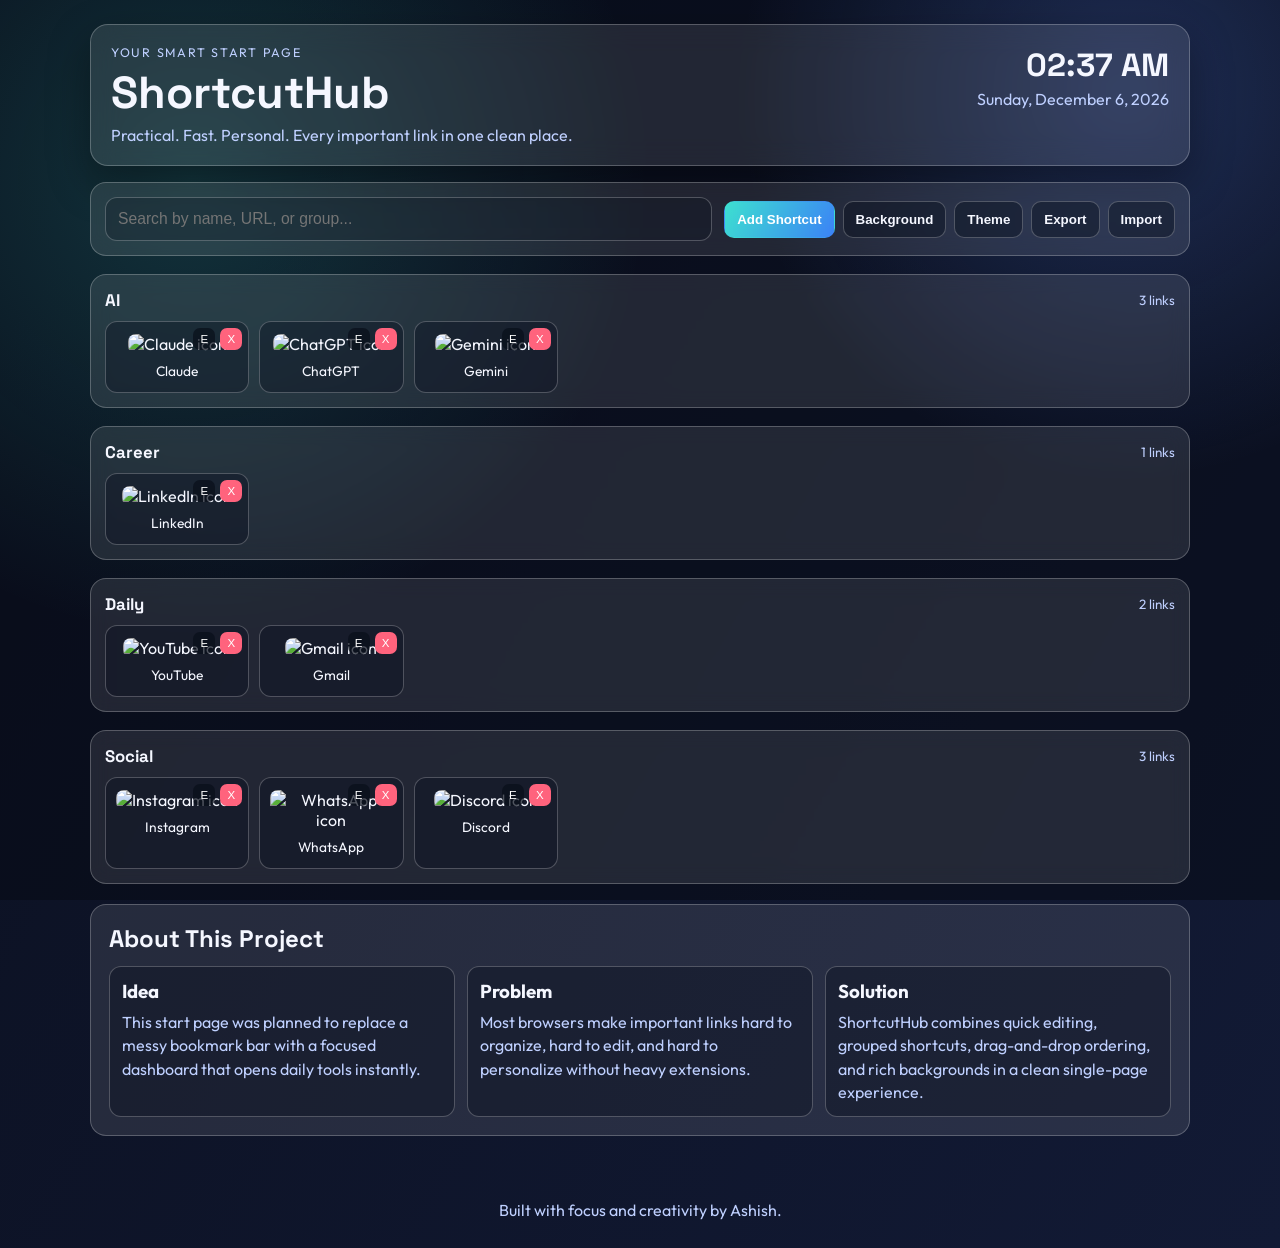
==== index.html @ d0a2405f "feat: redesign ShortcutHub with multi-file architecture and docs" ====
<!DOCTYPE html>
<html lang="en">
<head>
  <meta charset="UTF-8">
  <meta name="viewport" content="width=device-width, initial-scale=1.0">
  <title>ShortcutHub</title>
  <meta name="description" content="A practical and beautiful personal start page with editable shortcuts and flexible backgrounds.">
  <link rel="preconnect" href="https://fonts.googleapis.com">
  <link rel="preconnect" href="https://fonts.gstatic.com" crossorigin>
  <link href="https://fonts.googleapis.com/css2?family=Space+Grotesk:wght@400;500;700&family=Outfit:wght@400;600;700&display=swap" rel="stylesheet">
  <link rel="stylesheet" href="styles.css">
</head>
<body>
  <video id="bgVideo" autoplay loop muted playsinline></video>
  <img id="bgImage" alt="Background image">
  <iframe id="bgYoutube" title="Background video"></iframe>
  <div class="backdrop"></div>

  <main class="page-shell">
    <header class="top-panel">
      <div>
        <p class="eyebrow">Your smart start page</p>
        <h1>ShortcutHub</h1>
        <p class="tagline">Practical. Fast. Personal. Every important link in one clean place.</p>
      </div>
      <div class="clock-wrap">
        <div id="clock" class="clock">--:--</div>
        <div id="date" class="date">Loading date...</div>
      </div>
    </header>

    <section class="toolbar" aria-label="Controls">
      <input id="search" type="search" placeholder="Search by name, URL, or group..." autocomplete="off">
      <div class="toolbar-actions">
        <button id="addBtn" class="btn btn-primary" type="button">Add Shortcut</button>
        <button id="bgBtn" class="btn" type="button">Background</button>
        <button id="themeBtn" class="btn" type="button">Theme</button>
        <button id="exportBtn" class="btn" type="button">Export</button>
        <button id="importBtn" class="btn" type="button">Import</button>
        <input id="importFile" type="file" accept="application/json" hidden>
      </div>
    </section>

    <section>
      <div id="container" class="groups" aria-live="polite"></div>
    </section>

    <section class="about" id="about">
      <h2>About This Project</h2>
      <div class="about-grid">
        <article>
          <h3>Idea</h3>
          <p>
            This start page was planned to replace a messy bookmark bar with a focused dashboard that opens daily tools instantly.
          </p>
        </article>
        <article>
          <h3>Problem</h3>
          <p>
            Most browsers make important links hard to organize, hard to edit, and hard to personalize without heavy extensions.
          </p>
        </article>
        <article>
          <h3>Solution</h3>
          <p>
            ShortcutHub combines quick editing, grouped shortcuts, drag-and-drop ordering, and rich backgrounds in a clean single-page experience.
          </p>
        </article>
      </div>
    </section>
  </main>

  <footer class="site-footer">
    <p>Built with focus and creativity by Ashish.</p>
  </footer>

  <dialog id="shortcutDialog" class="dialog">
    <form id="shortcutForm" method="dialog">
      <h3 id="dialogTitle">Add Shortcut</h3>
      <label>Name</label>
      <input id="name" required maxlength="40" placeholder="Example: YouTube">
      <label>URL</label>
      <input id="url" required placeholder="https://example.com">
      <label>Group</label>
      <input id="group" maxlength="30" placeholder="Work, Social, AI...">
      <label>Custom icon URL (optional)</label>
      <input id="icon" placeholder="https://example.com/icon.png">
      <div class="dialog-actions">
        <button class="btn" type="button" id="cancelDialog">Cancel</button>
        <button class="btn btn-primary" type="submit">Save Shortcut</button>
      </div>
    </form>
  </dialog>

  <dialog id="backgroundDialog" class="dialog">
    <form id="backgroundForm" method="dialog">
      <h3>Set Background</h3>
      <label>Type</label>
      <select id="bgType">
        <option value="image">Image URL</option>
        <option value="video">Video URL</option>
        <option value="youtube">YouTube URL</option>
      </select>
      <label>Source URL</label>
      <input id="bgSource" placeholder="Paste image, video, or YouTube link">
      <p class="hint">Tip: for YouTube, paste a normal watch URL or youtu.be link.</p>
      <div class="dialog-actions">
        <button class="btn" type="button" id="cancelBackground">Cancel</button>
        <button class="btn btn-primary" type="submit">Apply Background</button>
      </div>
    </form>
  </dialog>

  <script src="app.js"></script>
</body>
</html>
---- styles.css ----
:root {
  --bg-0: #0b1020;
  --bg-1: #121a35;
  --glass: rgba(255, 255, 255, 0.1);
  --glass-border: rgba(255, 255, 255, 0.24);
  --text: #f5f7ff;
  --muted: #bfd0ff;
  --accent: #3de0d0;
  --danger: #ff637d;
  --card-shadow: 0 16px 42px rgba(0, 0, 0, 0.35);
}

body.light {
  --bg-0: #e6eefb;
  --bg-1: #f6faff;
  --glass: rgba(255, 255, 255, 0.62);
  --glass-border: rgba(100, 122, 170, 0.28);
  --text: #14213e;
  --muted: #334a7a;
  --accent: #0e9b8d;
  --danger: #cb2c4f;
  --card-shadow: 0 16px 32px rgba(19, 33, 62, 0.18);
}

* {
  box-sizing: border-box;
}

html,
body {
  margin: 0;
  min-height: 100%;
}

body {
  color: var(--text);
  font-family: "Outfit", sans-serif;
  background: linear-gradient(120deg, var(--bg-0), var(--bg-1));
}

#bgImage,
#bgVideo,
#bgYoutube {
  position: fixed;
  inset: 0;
  width: 100%;
  height: 100%;
  object-fit: cover;
  z-index: -3;
  border: 0;
  display: none;
}

#bgYoutube {
  pointer-events: none;
}

.backdrop {
  position: fixed;
  inset: 0;
  z-index: -2;
  background: radial-gradient(circle at 15% 20%, rgba(61, 224, 208, 0.18), transparent 35%),
    radial-gradient(circle at 88% 10%, rgba(96, 142, 255, 0.24), transparent 28%),
    rgba(8, 12, 22, 0.56);
}

.page-shell {
  width: min(1100px, 94%);
  margin: 24px auto 36px;
  animation: rise 700ms ease;
}

.top-panel {
  display: flex;
  gap: 18px;
  justify-content: space-between;
  align-items: flex-start;
  padding: 20px;
  border: 1px solid var(--glass-border);
  border-radius: 18px;
  background: var(--glass);
  backdrop-filter: blur(14px);
  box-shadow: var(--card-shadow);
}

.eyebrow {
  margin: 0;
  font-size: 0.78rem;
  letter-spacing: 0.14em;
  text-transform: uppercase;
  color: var(--muted);
}

h1 {
  margin: 8px 0;
  font-size: clamp(2rem, 4vw, 2.8rem);
  font-family: "Space Grotesk", sans-serif;
  line-height: 1.1;
}

.tagline {
  margin: 0;
  color: var(--muted);
  max-width: 620px;
}

.clock-wrap {
  text-align: right;
  min-width: 160px;
}

.clock {
  font-size: clamp(1.5rem, 3vw, 2rem);
  font-family: "Space Grotesk", sans-serif;
  font-weight: 700;
}

.date {
  margin-top: 4px;
  color: var(--muted);
}

.toolbar {
  margin-top: 16px;
  display: grid;
  gap: 12px;
  grid-template-columns: 1fr;
  padding: 14px;
  border-radius: 16px;
  border: 1px solid var(--glass-border);
  background: var(--glass);
  backdrop-filter: blur(10px);
}

#search {
  width: 100%;
  border: 1px solid var(--glass-border);
  border-radius: 12px;
  padding: 12px;
  font-size: 0.98rem;
  background: rgba(7, 13, 27, 0.24);
  color: var(--text);
}

body.light #search {
  background: rgba(255, 255, 255, 0.65);
}

.toolbar-actions {
  display: flex;
  flex-wrap: wrap;
  gap: 8px;
}

.btn {
  border: 1px solid var(--glass-border);
  background: rgba(6, 13, 26, 0.4);
  color: var(--text);
  border-radius: 10px;
  padding: 10px 12px;
  cursor: pointer;
  font-weight: 600;
  transition: transform 140ms ease, background 140ms ease;
}

body.light .btn {
  background: rgba(255, 255, 255, 0.74);
}

.btn:hover {
  transform: translateY(-1px);
}

.btn-primary {
  background: linear-gradient(120deg, var(--accent), #3b82f6);
  border-color: transparent;
  color: #ffffff;
}

.groups {
  margin-top: 18px;
  display: grid;
  gap: 18px;
}

.group {
  padding: 14px;
  border: 1px solid var(--glass-border);
  border-radius: 16px;
  background: var(--glass);
  backdrop-filter: blur(10px);
}

.group-header {
  display: flex;
  justify-content: space-between;
  align-items: center;
  margin-bottom: 10px;
}

.group-title {
  font-family: "Space Grotesk", sans-serif;
  font-size: 1.05rem;
  margin: 0;
}

.group-count {
  color: var(--muted);
  font-size: 0.84rem;
}

.grid {
  display: grid;
  grid-template-columns: repeat(auto-fill, minmax(140px, 1fr));
  gap: 10px;
}

.tile {
  border: 1px solid var(--glass-border);
  border-radius: 12px;
  background: rgba(6, 14, 30, 0.35);
  padding: 12px 10px;
  text-align: center;
  position: relative;
  cursor: grab;
  transition: transform 140ms ease, border-color 140ms ease;
}

body.light .tile {
  background: rgba(255, 255, 255, 0.72);
}

.tile:hover {
  transform: translateY(-2px);
  border-color: color-mix(in srgb, var(--accent) 65%, white 35%);
}

.tile-icon {
  width: 34px;
  height: 34px;
  border-radius: 8px;
}

.tile-name {
  display: block;
  margin-top: 8px;
  font-size: 0.86rem;
  white-space: nowrap;
  overflow: hidden;
  text-overflow: ellipsis;
}

.actions {
  position: absolute;
  top: 6px;
  right: 6px;
  display: flex;
  gap: 5px;
}

.icon-btn {
  width: 22px;
  height: 22px;
  border: 0;
  border-radius: 7px;
  font-size: 0.72rem;
  cursor: pointer;
  background: rgba(8, 14, 26, 0.7);
  color: #fff;
}

.icon-btn.delete {
  background: var(--danger);
}

.empty {
  text-align: center;
  color: var(--muted);
  padding: 18px;
  border: 1px dashed var(--glass-border);
  border-radius: 12px;
}

.about {
  margin-top: 20px;
  border: 1px solid var(--glass-border);
  border-radius: 16px;
  padding: 18px;
  background: var(--glass);
}

.about h2 {
  margin: 0 0 12px;
  font-family: "Space Grotesk", sans-serif;
}

.about-grid {
  display: grid;
  grid-template-columns: repeat(auto-fit, minmax(220px, 1fr));
  gap: 12px;
}

.about article {
  border: 1px solid var(--glass-border);
  border-radius: 12px;
  background: rgba(7, 14, 28, 0.35);
  padding: 12px;
}

body.light .about article {
  background: rgba(255, 255, 255, 0.72);
}

.about h3 {
  margin: 0 0 8px;
}

.about p {
  margin: 0;
  color: var(--muted);
  line-height: 1.45;
}

.site-footer {
  padding: 12px;
  text-align: center;
  color: var(--muted);
}

.dialog {
  width: min(420px, 92vw);
  border: 1px solid var(--glass-border);
  border-radius: 14px;
  background: #0f1a30;
  color: #eff4ff;
  box-shadow: 0 18px 40px rgba(0, 0, 0, 0.4);
}

body.light .dialog {
  background: #f6fbff;
  color: #102245;
}

.dialog::backdrop {
  background: rgba(4, 8, 14, 0.64);
}

.dialog form {
  display: grid;
  gap: 8px;
  padding: 18px;
}

.dialog h3 {
  margin: 0 0 6px;
  font-family: "Space Grotesk", sans-serif;
}

.dialog label {
  font-size: 0.85rem;
  color: #9db2de;
}

body.light .dialog label {
  color: #49628f;
}

.dialog input,
.dialog select {
  border: 1px solid #34507d;
  border-radius: 10px;
  padding: 10px;
  background: rgba(10, 18, 32, 0.5);
  color: inherit;
}

body.light .dialog input,
body.light .dialog select {
  border-color: #9cb4d8;
  background: rgba(255, 255, 255, 0.85);
}

.dialog-actions {
  margin-top: 8px;
  display: flex;
  justify-content: flex-end;
  gap: 8px;
}

.hint {
  margin: 0;
  color: #9db2de;
  font-size: 0.8rem;
}

@media (min-width: 850px) {
  .toolbar {
    grid-template-columns: 1fr auto;
    align-items: center;
  }
}

@media (max-width: 700px) {
  .top-panel {
    flex-direction: column;
  }

  .clock-wrap {
    text-align: left;
  }
}

@keyframes rise {
  from {
    opacity: 0;
    transform: translateY(18px);
  }
  to {
    opacity: 1;
    transform: translateY(0);
  }
}
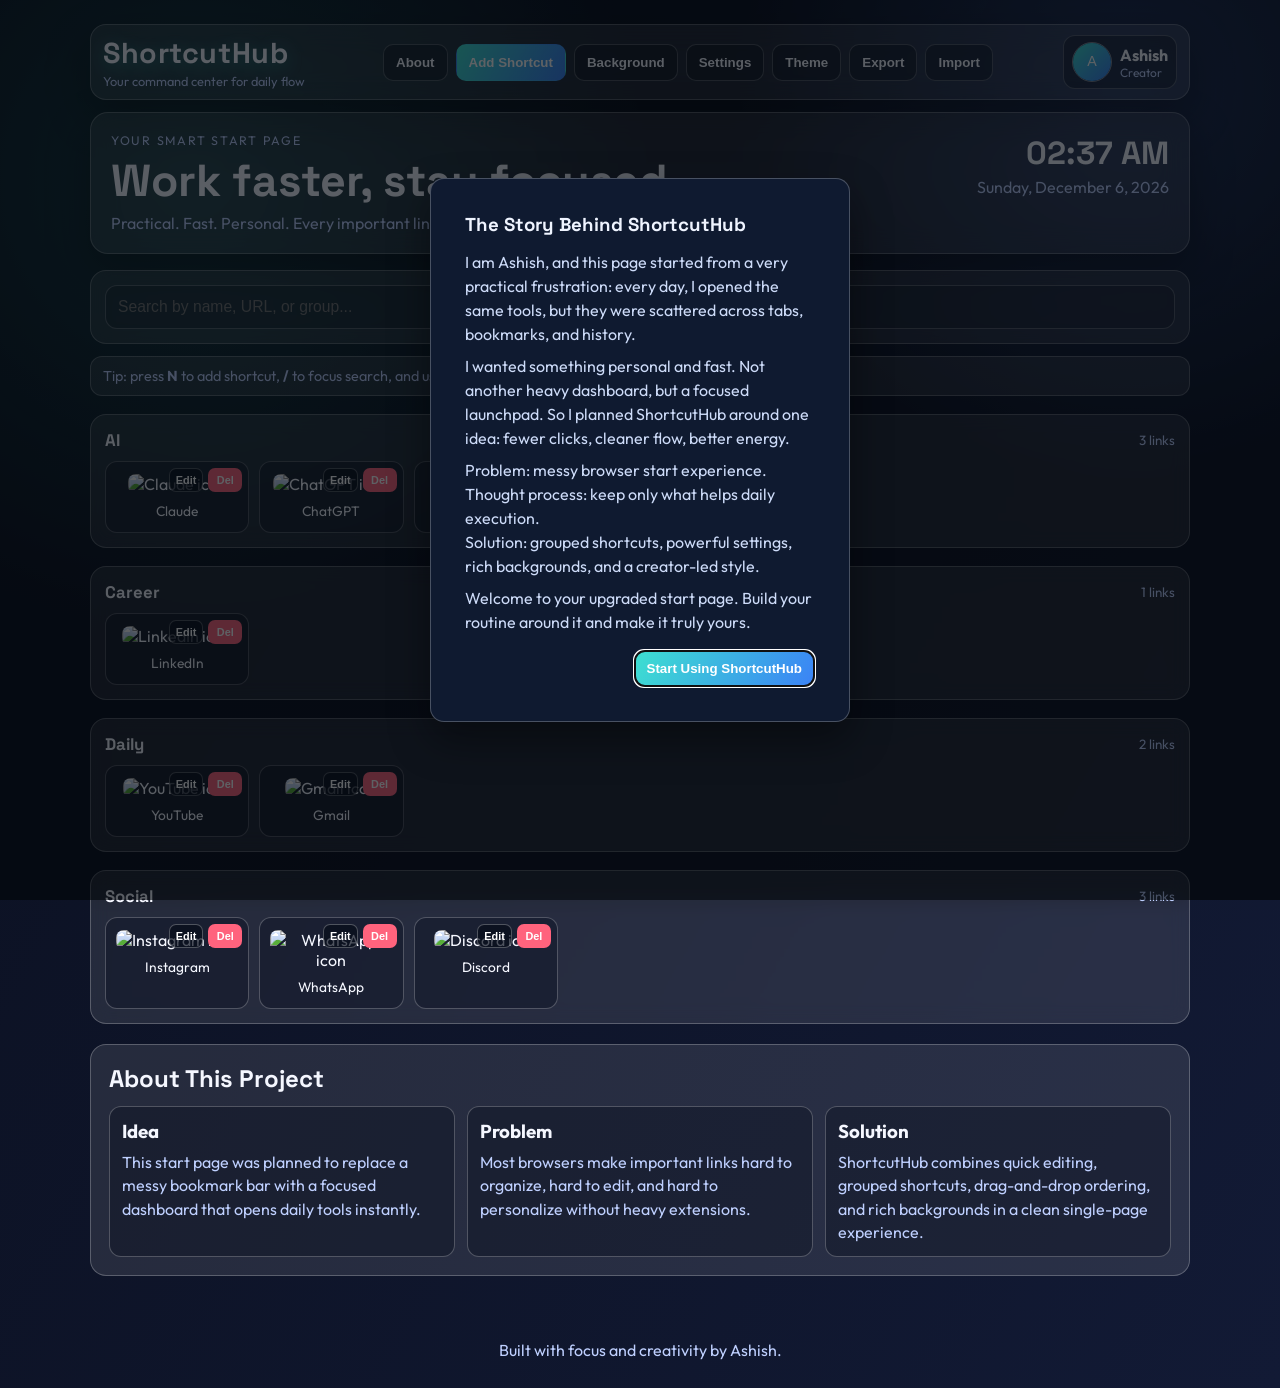
==== commit f1309c6a: "feat: add appbar, storytelling intro, creator profile, audio and uploadable backgrounds" ====
--- a/index.html
+++ b/index.html
@@ -13,32 +13,57 @@
 <body>
   <video id="bgVideo" autoplay loop muted playsinline></video>
   <img id="bgImage" alt="Background image">
-  <iframe id="bgYoutube" title="Background video"></iframe>
+  <iframe id="bgYoutube" title="Background video" allow="autoplay; encrypted-media"></iframe>
   <div class="backdrop"></div>
+  <button id="audioToggle" class="audio-toggle" type="button" title="Enable background audio">Play Audio</button>
 
   <main class="page-shell">
-    <header class="top-panel">
-      <div>
-        <p class="eyebrow">Your smart start page</p>
-        <h1>ShortcutHub</h1>
-        <p class="tagline">Practical. Fast. Personal. Every important link in one clean place.</p>
-      </div>
-      <div class="clock-wrap">
-        <div id="clock" class="clock">--:--</div>
-        <div id="date" class="date">Loading date...</div>
-      </div>
-    </header>
-
-    <section class="toolbar" aria-label="Controls">
-      <input id="search" type="search" placeholder="Search by name, URL, or group..." autocomplete="off">
-      <div class="toolbar-actions">
+    <header class="appbar">
+      <div class="brand-wrap">
+        <button id="brandBtn" class="brand-button" type="button">ShortcutHub</button>
+        <p class="brand-sub">Your command center for daily flow</p>
+      </div>
+
+      <div class="appbar-actions">
+        <button id="aboutBtn" class="btn" type="button">About</button>
         <button id="addBtn" class="btn btn-primary" type="button">Add Shortcut</button>
         <button id="bgBtn" class="btn" type="button">Background</button>
+        <button id="settingsBtn" class="btn" type="button">Settings</button>
         <button id="themeBtn" class="btn" type="button">Theme</button>
         <button id="exportBtn" class="btn" type="button">Export</button>
         <button id="importBtn" class="btn" type="button">Import</button>
         <input id="importFile" type="file" accept="application/json" hidden>
       </div>
+
+      <div class="creator-chip" id="creatorChip" title="Creator profile">
+        <img id="creatorPhoto" class="creator-photo" alt="Creator photo">
+        <div>
+          <strong id="creatorName">Ashish</strong>
+          <p class="creator-role">Creator</p>
+        </div>
+      </div>
+    </header>
+
+    <header class="top-panel">
+      <div>
+        <p class="eyebrow">Your smart start page</p>
+        <h1>Work faster, stay focused</h1>
+        <p class="tagline">Practical. Fast. Personal. Every important link in one clean place.</p>
+      </div>
+      <div class="clock-wrap">
+        <div id="clock" class="clock">--:--</div>
+        <div id="date" class="date">Loading date...</div>
+      </div>
+    </header>
+
+    <section class="toolbar" aria-label="Controls">
+      <input id="search" type="search" placeholder="Search by name, URL, or group..." autocomplete="off">
+    </section>
+
+    <section class="quick-tips" aria-label="Usage tips">
+      <p>
+        Tip: press <strong>N</strong> to add shortcut, <strong>/</strong> to focus search, and use the Settings panel for NightTab-inspired options.
+      </p>
     </section>
 
     <section>
@@ -103,10 +128,164 @@
       </select>
       <label>Source URL</label>
       <input id="bgSource" placeholder="Paste image, video, or YouTube link">
-      <p class="hint">Tip: for YouTube, paste a normal watch URL or youtu.be link.</p>
-      <div class="dialog-actions">
+      <label>Upload from your device</label>
+      <input id="bgUpload" type="file" accept="image/*,video/*">
+      <p class="hint">Tip: for YouTube, paste a normal watch URL or youtu.be link. Uploaded videos can play with audio when sound is enabled.</p>
+      <div class="dialog-actions">
+        <button class="btn" type="button" id="clearBackground">Clear</button>
         <button class="btn" type="button" id="cancelBackground">Cancel</button>
         <button class="btn btn-primary" type="submit">Apply Background</button>
+      </div>
+    </form>
+  </dialog>
+
+  <dialog id="settingsDialog" class="dialog settings-dialog">
+    <form id="settingsForm" method="dialog">
+      <h3>ShortcutHub Settings</h3>
+      <p class="hint">Inspired by NightTab style controls: appearance, layout, behavior, and data safety.</p>
+
+      <div class="settings-grid">
+        <label class="setting-item">Edit mode
+          <select id="setEditMode">
+            <option value="on">On</option>
+            <option value="off">Off</option>
+          </select>
+        </label>
+
+        <label class="setting-item">Open links
+          <select id="setOpenMode">
+            <option value="new">In new tab</option>
+            <option value="same">In same tab</option>
+          </select>
+        </label>
+
+        <label class="setting-item">Delete confirmation
+          <select id="setConfirmDelete">
+            <option value="on">On</option>
+            <option value="off">Off</option>
+          </select>
+        </label>
+
+        <label class="setting-item">Group sorting
+          <select id="setGroupSort">
+            <option value="az">A to Z</option>
+            <option value="manual">Manual order</option>
+          </select>
+        </label>
+
+        <label class="setting-item">Tile density
+          <select id="setTileSize">
+            <option value="compact">Compact</option>
+            <option value="comfortable">Comfortable</option>
+            <option value="large">Large</option>
+          </select>
+        </label>
+
+        <label class="setting-item">Card style
+          <select id="setCardStyle">
+            <option value="glass">Glass</option>
+            <option value="solid">Solid</option>
+          </select>
+        </label>
+
+        <label class="setting-item">Search engine
+          <select id="setSearchEngine">
+            <option value="google">Google</option>
+            <option value="bing">Bing</option>
+            <option value="duckduckgo">DuckDuckGo</option>
+            <option value="brave">Brave</option>
+            <option value="custom">Custom</option>
+          </select>
+        </label>
+
+        <label class="setting-item">Custom search URL
+          <input id="setCustomSearchUrl" placeholder="https://example.com/search?q=%s">
+        </label>
+
+        <label class="setting-item">Accent color
+          <input id="setAccent" type="color" value="#3de0d0">
+        </label>
+
+        <label class="setting-item">Overlay intensity
+          <input id="setOverlay" type="range" min="20" max="85" value="56">
+        </label>
+
+        <label class="setting-item">Show clock
+          <select id="setShowClock">
+            <option value="on">On</option>
+            <option value="off">Off</option>
+          </select>
+        </label>
+
+        <label class="setting-item">Show about section
+          <select id="setShowAbout">
+            <option value="on">On</option>
+            <option value="off">Off</option>
+          </select>
+        </label>
+
+        <label class="setting-item">Show footer
+          <select id="setShowFooter">
+            <option value="on">On</option>
+            <option value="off">Off</option>
+          </select>
+        </label>
+
+        <label class="setting-item">Background audio
+          <select id="setBgAudio">
+            <option value="off">Off</option>
+            <option value="on">On</option>
+          </select>
+        </label>
+
+        <label class="setting-item">Audio volume
+          <input id="setAudioVolume" type="range" min="0" max="100" value="65">
+        </label>
+
+        <label class="setting-item">Creator name
+          <input id="setCreatorName" placeholder="Your name">
+        </label>
+
+        <label class="setting-item">Creator photo URL
+          <input id="setCreatorPhoto" placeholder="https://example.com/me.jpg">
+        </label>
+
+        <div class="setting-item">
+          <span>Creator photo from device</span>
+          <button id="uploadCreatorBtn" class="btn" type="button">Upload Photo</button>
+          <input id="creatorPhotoUpload" type="file" accept="image/*" hidden>
+        </div>
+      </div>
+
+      <div class="dialog-actions">
+        <button class="btn" type="button" id="resetDefaultsBtn">Reset Defaults</button>
+        <button class="btn" type="button" id="cancelSettings">Close</button>
+        <button class="btn btn-primary" type="submit">Save Settings</button>
+      </div>
+    </form>
+  </dialog>
+
+  <dialog id="storyDialog" class="dialog">
+    <form method="dialog" class="story-form">
+      <h3>The Story Behind ShortcutHub</h3>
+      <p>
+        I am Ashish, and this page started from a very practical frustration: every day, I opened the same tools, but they were scattered across tabs, bookmarks, and history.
+      </p>
+      <p>
+        I wanted something personal and fast. Not another heavy dashboard, but a focused launchpad. So I planned ShortcutHub around one idea: fewer clicks, cleaner flow, better energy.
+      </p>
+      <p>
+        Problem: messy browser start experience.
+        <br>
+        Thought process: keep only what helps daily execution.
+        <br>
+        Solution: grouped shortcuts, powerful settings, rich backgrounds, and a creator-led style.
+      </p>
+      <p>
+        Welcome to your upgraded start page. Build your routine around it and make it truly yours.
+      </p>
+      <div class="dialog-actions">
+        <button id="closeStoryBtn" class="btn btn-primary" value="ok">Start Using ShortcutHub</button>
       </div>
     </form>
   </dialog>
--- a/styles.css
+++ b/styles.css
@@ -6,6 +6,7 @@
   --text: #f5f7ff;
   --muted: #bfd0ff;
   --accent: #3de0d0;
+  --overlay-alpha: 0.56;
   --danger: #ff637d;
   --card-shadow: 0 16px 42px rgba(0, 0, 0, 0.35);
 }
@@ -36,6 +37,7 @@
   color: var(--text);
   font-family: "Outfit", sans-serif;
   background: linear-gradient(120deg, var(--bg-0), var(--bg-1));
+  overflow-x: hidden;
 }
 
 #bgImage,
@@ -53,6 +55,36 @@
 
 #bgYoutube {
   pointer-events: none;
+  width: 100vw;
+  height: 56.25vw;
+  min-height: 100vh;
+  min-width: 177.78vh;
+  top: 50%;
+  left: 50%;
+  transform: translate(-50%, -50%);
+}
+
+#bgVideo {
+  object-fit: cover;
+}
+
+.audio-toggle {
+  position: fixed;
+  right: 14px;
+  bottom: 16px;
+  z-index: 20;
+  border: 1px solid rgba(255, 255, 255, 0.28);
+  background: rgba(5, 13, 26, 0.78);
+  color: #fff;
+  border-radius: 999px;
+  padding: 10px 14px;
+  cursor: pointer;
+  font-weight: 700;
+  letter-spacing: 0.02em;
+}
+
+.audio-toggle.hidden {
+  display: none;
 }
 
 .backdrop {
@@ -61,13 +93,81 @@
   z-index: -2;
   background: radial-gradient(circle at 15% 20%, rgba(61, 224, 208, 0.18), transparent 35%),
     radial-gradient(circle at 88% 10%, rgba(96, 142, 255, 0.24), transparent 28%),
-    rgba(8, 12, 22, 0.56);
+    rgba(8, 12, 22, var(--overlay-alpha));
 }
 
 .page-shell {
   width: min(1100px, 94%);
   margin: 24px auto 36px;
   animation: rise 700ms ease;
+}
+
+.appbar {
+  display: grid;
+  grid-template-columns: auto 1fr auto;
+  gap: 12px;
+  align-items: center;
+  margin-bottom: 12px;
+  border: 1px solid var(--glass-border);
+  border-radius: 16px;
+  background: var(--glass);
+  backdrop-filter: blur(14px);
+  padding: 10px 12px;
+  box-shadow: var(--card-shadow);
+}
+
+.brand-wrap {
+  min-width: 210px;
+}
+
+.brand-button {
+  border: 0;
+  padding: 0;
+  background: transparent;
+  color: var(--text);
+  font-family: "Space Grotesk", sans-serif;
+  font-weight: 700;
+  font-size: clamp(1.35rem, 3vw, 1.8rem);
+  cursor: pointer;
+  letter-spacing: 0.02em;
+  text-shadow: 0 4px 18px rgba(61, 224, 208, 0.45);
+}
+
+.brand-sub {
+  margin: 2px 0 0;
+  color: var(--muted);
+  font-size: 0.8rem;
+}
+
+.appbar-actions {
+  display: flex;
+  flex-wrap: wrap;
+  justify-content: center;
+  gap: 8px;
+}
+
+.creator-chip {
+  display: flex;
+  align-items: center;
+  gap: 8px;
+  padding: 6px 8px;
+  border: 1px solid var(--glass-border);
+  border-radius: 12px;
+  background: rgba(5, 12, 25, 0.35);
+}
+
+.creator-photo {
+  width: 40px;
+  height: 40px;
+  border-radius: 50%;
+  object-fit: cover;
+  border: 1px solid rgba(255, 255, 255, 0.42);
+}
+
+.creator-role {
+  margin: 0;
+  color: var(--muted);
+  font-size: 0.75rem;
 }
 
 .top-panel {
@@ -122,9 +222,7 @@
 
 .toolbar {
   margin-top: 16px;
-  display: grid;
-  gap: 12px;
-  grid-template-columns: 1fr;
+  display: block;
   padding: 14px;
   border-radius: 16px;
   border: 1px solid var(--glass-border);
@@ -150,6 +248,20 @@
   display: flex;
   flex-wrap: wrap;
   gap: 8px;
+}
+
+.quick-tips {
+  margin-top: 12px;
+  border: 1px solid var(--glass-border);
+  border-radius: 12px;
+  background: var(--glass);
+  padding: 10px 12px;
+}
+
+.quick-tips p {
+  margin: 0;
+  color: var(--muted);
+  font-size: 0.9rem;
 }
 
 .btn {
@@ -241,6 +353,42 @@
   border-radius: 8px;
 }
 
+.tile-compact .tile {
+  padding: 8px;
+}
+
+.tile-compact .grid {
+  grid-template-columns: repeat(auto-fill, minmax(110px, 1fr));
+}
+
+.tile-large .tile {
+  padding: 16px 12px;
+}
+
+.tile-large .tile-icon {
+  width: 40px;
+  height: 40px;
+}
+
+.card-solid .tile,
+.card-solid .group,
+.card-solid .top-panel,
+.card-solid .toolbar,
+.card-solid .about,
+.card-solid .quick-tips {
+  backdrop-filter: none;
+  background: rgba(10, 20, 38, 0.85);
+}
+
+body.light.card-solid .tile,
+body.light.card-solid .group,
+body.light.card-solid .top-panel,
+body.light.card-solid .toolbar,
+body.light.card-solid .about,
+body.light.card-solid .quick-tips {
+  background: rgba(255, 255, 255, 0.93);
+}
+
 .tile-name {
   display: block;
   margin-top: 8px;
@@ -259,11 +407,13 @@
 }
 
 .icon-btn {
-  width: 22px;
-  height: 22px;
-  border: 0;
+  min-width: 34px;
+  height: 24px;
+  border: 1px solid rgba(255, 255, 255, 0.28);
   border-radius: 7px;
-  font-size: 0.72rem;
+  padding: 0 6px;
+  font-size: 0.68rem;
+  font-weight: 700;
   cursor: pointer;
   background: rgba(8, 14, 26, 0.7);
   color: #fff;
@@ -271,6 +421,15 @@
 
 .icon-btn.delete {
   background: var(--danger);
+  border-color: transparent;
+}
+
+.edit-off .actions {
+  display: none;
+}
+
+.edit-off .tile {
+  cursor: pointer;
 }
 
 .empty {
@@ -393,14 +552,55 @@
   font-size: 0.8rem;
 }
 
-@media (min-width: 850px) {
-  .toolbar {
-    grid-template-columns: 1fr auto;
-    align-items: center;
+.settings-dialog {
+  width: min(760px, 95vw);
+}
+
+.story-form p {
+  margin: 0;
+  line-height: 1.5;
+  color: #cddbf8;
+}
+
+body.light .story-form p {
+  color: #27406d;
+}
+
+.settings-grid {
+  display: grid;
+  grid-template-columns: repeat(auto-fit, minmax(170px, 1fr));
+  gap: 10px;
+}
+
+.setting-item {
+  display: grid;
+  gap: 6px;
+  font-size: 0.82rem;
+  color: #9db2de;
+  padding: 8px;
+  border-radius: 10px;
+  border: 1px solid rgba(110, 138, 186, 0.36);
+  background: rgba(9, 18, 33, 0.35);
+}
+
+body.light .setting-item {
+  color: #415a85;
+  background: rgba(255, 255, 255, 0.7);
+}
+
+@media (max-width: 700px) {
+  .appbar {
+    grid-template-columns: 1fr;
   }
-}
-
-@media (max-width: 700px) {
+
+  .appbar-actions {
+    justify-content: flex-start;
+  }
+
+  .creator-chip {
+    width: fit-content;
+  }
+
   .top-panel {
     flex-direction: column;
   }
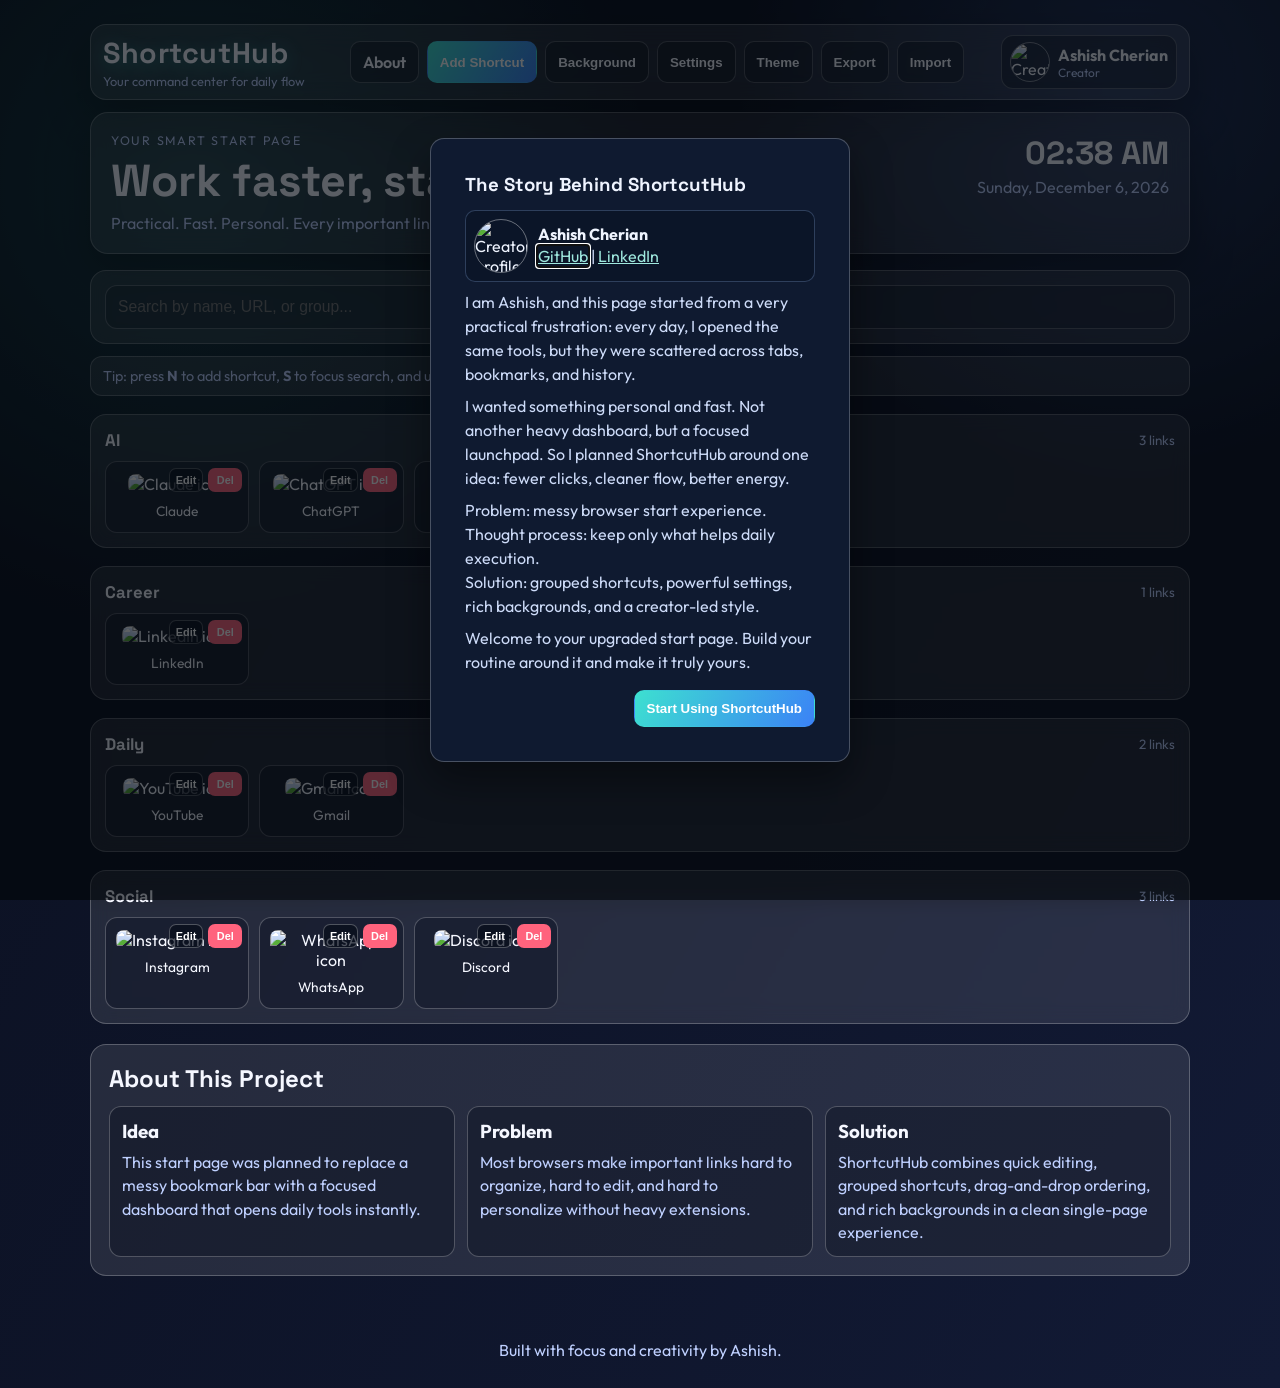
==== commit d86e901e: "feat: add tabbed settings, auto background detection, creator about page, and advanced audio control" ====
--- a/index.html
+++ b/index.html
@@ -25,7 +25,7 @@
       </div>
 
       <div class="appbar-actions">
-        <button id="aboutBtn" class="btn" type="button">About</button>
+        <a id="aboutBtn" class="btn about-link" href="about.html">About</a>
         <button id="addBtn" class="btn btn-primary" type="button">Add Shortcut</button>
         <button id="bgBtn" class="btn" type="button">Background</button>
         <button id="settingsBtn" class="btn" type="button">Settings</button>
@@ -62,7 +62,7 @@
 
     <section class="quick-tips" aria-label="Usage tips">
       <p>
-        Tip: press <strong>N</strong> to add shortcut, <strong>/</strong> to focus search, and use the Settings panel for NightTab-inspired options.
+        Tip: press <strong>N</strong> to add shortcut, <strong>S</strong> to focus search, and use the Settings panel for all options.
       </p>
     </section>
 
@@ -122,6 +122,7 @@
       <h3>Set Background</h3>
       <label>Type</label>
       <select id="bgType">
+        <option value="auto">Auto detect (recommended)</option>
         <option value="image">Image URL</option>
         <option value="video">Video URL</option>
         <option value="youtube">YouTube URL</option>
@@ -142,120 +143,148 @@
   <dialog id="settingsDialog" class="dialog settings-dialog">
     <form id="settingsForm" method="dialog">
       <h3>ShortcutHub Settings</h3>
-      <p class="hint">Inspired by NightTab style controls: appearance, layout, behavior, and data safety.</p>
-
-      <div class="settings-grid">
-        <label class="setting-item">Edit mode
-          <select id="setEditMode">
-            <option value="on">On</option>
-            <option value="off">Off</option>
-          </select>
-        </label>
-
-        <label class="setting-item">Open links
-          <select id="setOpenMode">
-            <option value="new">In new tab</option>
-            <option value="same">In same tab</option>
-          </select>
-        </label>
-
-        <label class="setting-item">Delete confirmation
-          <select id="setConfirmDelete">
-            <option value="on">On</option>
-            <option value="off">Off</option>
-          </select>
-        </label>
-
-        <label class="setting-item">Group sorting
-          <select id="setGroupSort">
-            <option value="az">A to Z</option>
-            <option value="manual">Manual order</option>
-          </select>
-        </label>
-
-        <label class="setting-item">Tile density
-          <select id="setTileSize">
-            <option value="compact">Compact</option>
-            <option value="comfortable">Comfortable</option>
-            <option value="large">Large</option>
-          </select>
-        </label>
-
-        <label class="setting-item">Card style
-          <select id="setCardStyle">
-            <option value="glass">Glass</option>
-            <option value="solid">Solid</option>
-          </select>
-        </label>
-
-        <label class="setting-item">Search engine
-          <select id="setSearchEngine">
-            <option value="google">Google</option>
-            <option value="bing">Bing</option>
-            <option value="duckduckgo">DuckDuckGo</option>
-            <option value="brave">Brave</option>
-            <option value="custom">Custom</option>
-          </select>
-        </label>
-
-        <label class="setting-item">Custom search URL
-          <input id="setCustomSearchUrl" placeholder="https://example.com/search?q=%s">
-        </label>
-
-        <label class="setting-item">Accent color
-          <input id="setAccent" type="color" value="#3de0d0">
-        </label>
-
-        <label class="setting-item">Overlay intensity
-          <input id="setOverlay" type="range" min="20" max="85" value="56">
-        </label>
-
-        <label class="setting-item">Show clock
-          <select id="setShowClock">
-            <option value="on">On</option>
-            <option value="off">Off</option>
-          </select>
-        </label>
-
-        <label class="setting-item">Show about section
-          <select id="setShowAbout">
-            <option value="on">On</option>
-            <option value="off">Off</option>
-          </select>
-        </label>
-
-        <label class="setting-item">Show footer
-          <select id="setShowFooter">
-            <option value="on">On</option>
-            <option value="off">Off</option>
-          </select>
-        </label>
-
-        <label class="setting-item">Background audio
-          <select id="setBgAudio">
-            <option value="off">Off</option>
-            <option value="on">On</option>
-          </select>
-        </label>
-
-        <label class="setting-item">Audio volume
-          <input id="setAudioVolume" type="range" min="0" max="100" value="65">
-        </label>
-
-        <label class="setting-item">Creator name
-          <input id="setCreatorName" placeholder="Your name">
-        </label>
-
-        <label class="setting-item">Creator photo URL
-          <input id="setCreatorPhoto" placeholder="https://example.com/me.jpg">
-        </label>
-
-        <div class="setting-item">
-          <span>Creator photo from device</span>
-          <button id="uploadCreatorBtn" class="btn" type="button">Upload Photo</button>
-          <input id="creatorPhotoUpload" type="file" accept="image/*" hidden>
-        </div>
-      </div>
+      <p class="hint">Tabbed setup for faster configuration and comfort.</p>
+
+      <div class="settings-tabs" role="tablist" aria-label="Settings tabs">
+        <button class="tab-btn active" type="button" data-tab="appearance">Appearance</button>
+        <button class="tab-btn" type="button" data-tab="behavior">Behavior</button>
+        <button class="tab-btn" type="button" data-tab="background">Background and Audio</button>
+        <button class="tab-btn" type="button" data-tab="profile">Profile and Data</button>
+      </div>
+
+      <section class="settings-pane active" data-pane="appearance">
+        <div class="settings-grid">
+          <label class="setting-item">Accent color
+            <input id="setAccent" type="color" value="#3de0d0">
+          </label>
+
+          <label class="setting-item">Overlay intensity
+            <input id="setOverlay" type="range" min="20" max="85" value="56">
+          </label>
+
+          <label class="setting-item">Tile density
+            <select id="setTileSize">
+              <option value="compact">Compact</option>
+              <option value="comfortable">Comfortable</option>
+              <option value="large">Large</option>
+            </select>
+          </label>
+
+          <label class="setting-item">Card style
+            <select id="setCardStyle">
+              <option value="glass">Glass</option>
+              <option value="solid">Solid</option>
+            </select>
+          </label>
+
+          <label class="setting-item">Show clock
+            <select id="setShowClock">
+              <option value="on">On</option>
+              <option value="off">Off</option>
+            </select>
+          </label>
+
+          <label class="setting-item">Show footer
+            <select id="setShowFooter">
+              <option value="on">On</option>
+              <option value="off">Off</option>
+            </select>
+          </label>
+        </div>
+      </section>
+
+      <section class="settings-pane" data-pane="behavior">
+        <div class="settings-grid">
+          <label class="setting-item">Edit mode
+            <select id="setEditMode">
+              <option value="on">On</option>
+              <option value="off">Off</option>
+            </select>
+          </label>
+
+          <label class="setting-item">Open links
+            <select id="setOpenMode">
+              <option value="new">In new tab</option>
+              <option value="same">In same tab</option>
+            </select>
+          </label>
+
+          <label class="setting-item">Delete confirmation
+            <select id="setConfirmDelete">
+              <option value="on">On</option>
+              <option value="off">Off</option>
+            </select>
+          </label>
+
+          <label class="setting-item">Group sorting
+            <select id="setGroupSort">
+              <option value="az">A to Z</option>
+              <option value="manual">Manual order</option>
+            </select>
+          </label>
+
+          <label class="setting-item">Search engine
+            <select id="setSearchEngine">
+              <option value="google">Google</option>
+              <option value="bing">Bing</option>
+              <option value="duckduckgo">DuckDuckGo</option>
+              <option value="brave">Brave</option>
+              <option value="custom">Custom</option>
+            </select>
+          </label>
+
+          <label class="setting-item">Custom search URL
+            <input id="setCustomSearchUrl" placeholder="https://example.com/search?q=%s">
+          </label>
+
+          <label class="setting-item">Show about section
+            <select id="setShowAbout">
+              <option value="on">On</option>
+              <option value="off">Off</option>
+            </select>
+          </label>
+        </div>
+      </section>
+
+      <section class="settings-pane" data-pane="background">
+        <div class="settings-grid">
+          <label class="setting-item">Background audio
+            <select id="setBgAudio">
+              <option value="off">Off</option>
+              <option value="on">On</option>
+            </select>
+          </label>
+
+          <label class="setting-item">Mute audio
+            <select id="setBgMuted">
+              <option value="off">Off</option>
+              <option value="on">On</option>
+            </select>
+          </label>
+
+          <label class="setting-item">Audio volume
+            <input id="setAudioVolume" type="range" min="0" max="100" value="65">
+          </label>
+        </div>
+      </section>
+
+      <section class="settings-pane" data-pane="profile">
+        <div class="settings-grid">
+          <label class="setting-item">Creator name
+            <input id="setCreatorName" placeholder="Your name">
+          </label>
+
+          <label class="setting-item">Creator photo URL
+            <input id="setCreatorPhoto" placeholder="https://example.com/me.jpg">
+          </label>
+
+          <div class="setting-item">
+            <span>Creator photo from device</span>
+            <button id="uploadCreatorBtn" class="btn" type="button">Upload Photo</button>
+            <input id="creatorPhotoUpload" type="file" accept="image/*" hidden>
+          </div>
+        </div>
+      </section>
 
       <div class="dialog-actions">
         <button class="btn" type="button" id="resetDefaultsBtn">Reset Defaults</button>
@@ -268,6 +297,17 @@
   <dialog id="storyDialog" class="dialog">
     <form method="dialog" class="story-form">
       <h3>The Story Behind ShortcutHub</h3>
+      <div class="story-profile">
+        <img id="storyPhoto" class="story-photo" alt="Creator profile">
+        <div>
+          <strong>Ashish Cherian</strong>
+          <p class="story-links">
+            <a href="https://github.com/AshishCherian15" target="_blank" rel="noopener noreferrer">GitHub</a>
+            <span>|</span>
+            <a href="https://www.linkedin.com/in/ashish-cherian-158b49356" target="_blank" rel="noopener noreferrer">LinkedIn</a>
+          </p>
+        </div>
+      </div>
       <p>
         I am Ashish, and this page started from a very practical frustration: every day, I opened the same tools, but they were scattered across tabs, bookmarks, and history.
       </p>
--- a/styles.css
+++ b/styles.css
@@ -146,6 +146,12 @@
   gap: 8px;
 }
 
+.about-link {
+  text-decoration: none;
+  display: inline-flex;
+  align-items: center;
+}
+
 .creator-chip {
   display: flex;
   align-items: center;
@@ -556,10 +562,71 @@
   width: min(760px, 95vw);
 }
 
+.settings-tabs {
+  display: flex;
+  flex-wrap: wrap;
+  gap: 8px;
+  margin-top: 2px;
+}
+
+.tab-btn {
+  border: 1px solid rgba(112, 140, 186, 0.38);
+  background: rgba(8, 18, 34, 0.46);
+  color: inherit;
+  border-radius: 999px;
+  padding: 7px 12px;
+  font-weight: 600;
+  cursor: pointer;
+}
+
+body.light .tab-btn {
+  background: rgba(255, 255, 255, 0.84);
+}
+
+.tab-btn.active {
+  background: linear-gradient(120deg, var(--accent), #3b82f6);
+  border-color: transparent;
+  color: #fff;
+}
+
+.settings-pane {
+  display: none;
+}
+
+.settings-pane.active {
+  display: block;
+}
+
 .story-form p {
   margin: 0;
   line-height: 1.5;
   color: #cddbf8;
+}
+
+.story-profile {
+  display: flex;
+  align-items: center;
+  gap: 10px;
+  padding: 8px;
+  border: 1px solid rgba(110, 138, 186, 0.36);
+  border-radius: 10px;
+  background: rgba(8, 17, 32, 0.45);
+}
+
+.story-photo {
+  width: 54px;
+  height: 54px;
+  border-radius: 50%;
+  object-fit: cover;
+  border: 1px solid rgba(255, 255, 255, 0.38);
+}
+
+.story-links {
+  margin: 2px 0 0;
+}
+
+.story-links a {
+  color: #9fe8de;
 }
 
 body.light .story-form p {
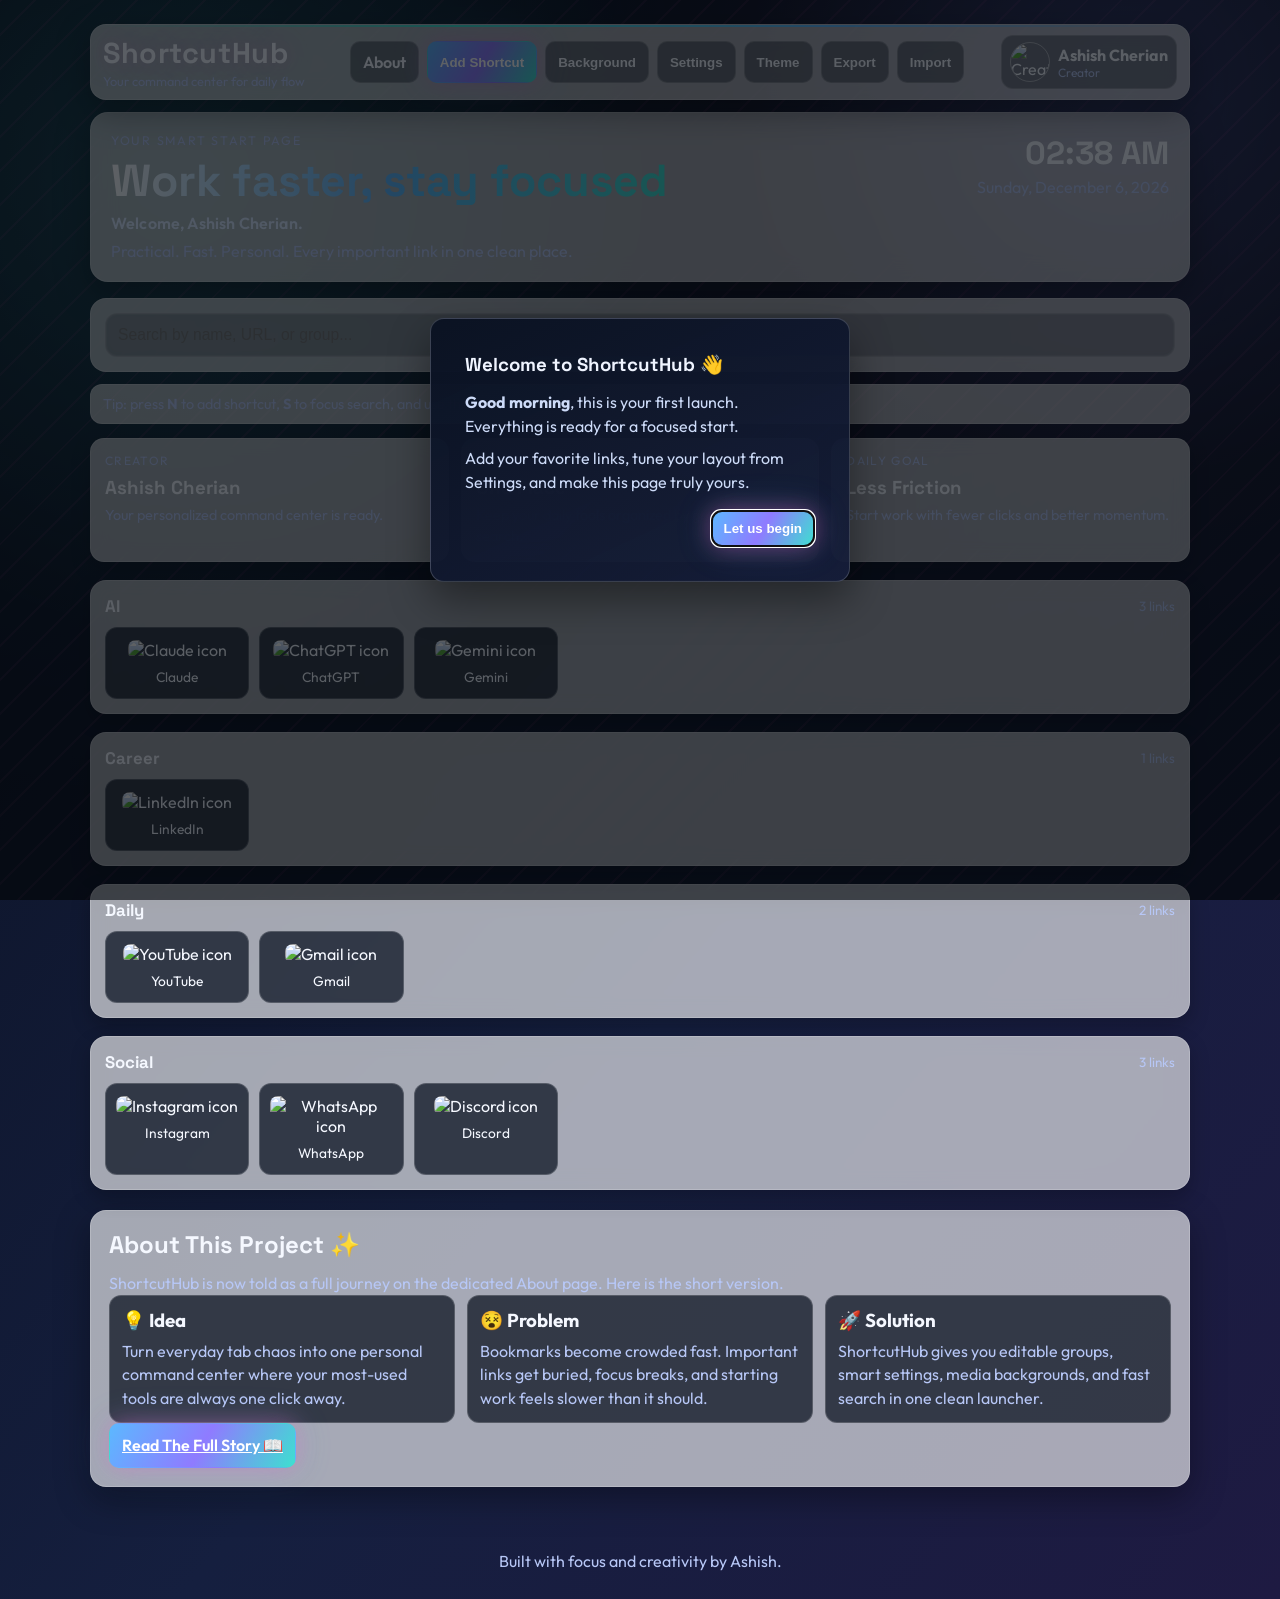
==== commit 335c3c98: "feat: expand layout, first-time welcome, and working transparency controls" ====
--- a/index.html
+++ b/index.html
@@ -48,6 +48,7 @@
       <div>
         <p class="eyebrow">Your smart start page</p>
         <h1>Work faster, stay focused</h1>
+        <p id="welcomeLine" class="welcome-line">Welcome, Ashish Cherian.</p>
         <p class="tagline">Practical. Fast. Personal. Every important link in one clean place.</p>
       </div>
       <div class="clock-wrap">
@@ -66,32 +67,56 @@
       </p>
     </section>
 
+    <section class="hero-stats" aria-label="ShortcutHub overview">
+      <article class="stat-card">
+        <p class="stat-label">Creator</p>
+        <h3 id="heroName">Ashish Cherian</h3>
+        <p class="stat-copy">Your personalized command center is ready.</p>
+      </article>
+      <article class="stat-card">
+        <p class="stat-label">Focus Mode</p>
+        <h3>One Place</h3>
+        <p class="stat-copy">Keep your daily tools organized by group and search.</p>
+      </article>
+      <article class="stat-card">
+        <p class="stat-label">Daily Goal</p>
+        <h3>Less Friction</h3>
+        <p class="stat-copy">Start work with fewer clicks and better momentum.</p>
+      </article>
+    </section>
+
     <section>
       <div id="container" class="groups" aria-live="polite"></div>
     </section>
 
     <section class="about" id="about">
-      <h2>About This Project</h2>
+      <h2>About This Project ✨</h2>
+      <p class="about-intro">
+        ShortcutHub is now told as a full journey on the dedicated About page. Here is the short version.
+      </p>
       <div class="about-grid">
         <article>
-          <h3>Idea</h3>
+          <h3>💡 Idea</h3>
           <p>
-            This start page was planned to replace a messy bookmark bar with a focused dashboard that opens daily tools instantly.
+            Turn everyday tab chaos into one personal command center where your most-used tools are always one click away.
           </p>
         </article>
         <article>
-          <h3>Problem</h3>
+          <h3>😵 Problem</h3>
           <p>
-            Most browsers make important links hard to organize, hard to edit, and hard to personalize without heavy extensions.
+            Bookmarks become crowded fast. Important links get buried, focus breaks, and starting work feels slower than it should.
           </p>
         </article>
         <article>
-          <h3>Solution</h3>
+          <h3>🚀 Solution</h3>
           <p>
-            ShortcutHub combines quick editing, grouped shortcuts, drag-and-drop ordering, and rich backgrounds in a clean single-page experience.
+            ShortcutHub gives you editable groups, smart settings, media backgrounds, and fast search in one clean launcher.
           </p>
         </article>
       </div>
+      <p class="about-cta-wrap">
+        <a class="btn btn-primary about-cta" href="about.html">Read The Full Story 📖</a>
+      </p>
     </section>
   </main>
 
@@ -162,6 +187,14 @@
             <input id="setOverlay" type="range" min="20" max="85" value="56">
           </label>
 
+          <label class="setting-item">Panel transparency
+            <input id="setSurfaceTransparency" type="range" min="20" max="90" value="62">
+          </label>
+
+          <label class="setting-item">Card opacity
+            <input id="setTileOpacity" type="range" min="25" max="100" value="72">
+          </label>
+
           <label class="setting-item">Tile density
             <select id="setTileSize">
               <option value="compact">Compact</option>
@@ -330,6 +363,21 @@
     </form>
   </dialog>
 
+  <dialog id="firstTimeDialog" class="dialog">
+    <form method="dialog" class="story-form">
+      <h3>Welcome to ShortcutHub 👋</h3>
+      <p>
+        <strong id="firstTimeGreeting">Good day</strong>, this is your first launch. Everything is ready for a focused start.
+      </p>
+      <p>
+        Add your favorite links, tune your layout from Settings, and make this page truly yours.
+      </p>
+      <div class="dialog-actions">
+        <button id="closeFirstTimeBtn" class="btn btn-primary" value="ok">Let us begin</button>
+      </div>
+    </form>
+  </dialog>
+
   <script src="app.js"></script>
 </body>
 </html>
--- a/styles.css
+++ b/styles.css
@@ -1,14 +1,20 @@
 :root {
-  --bg-0: #0b1020;
-  --bg-1: #121a35;
+  --bg-0: #0a1020;
+  --bg-1: #151f3f;
+  --bg-2: #1e1a42;
   --glass: rgba(255, 255, 255, 0.1);
-  --glass-border: rgba(255, 255, 255, 0.24);
-  --text: #f5f7ff;
-  --muted: #bfd0ff;
-  --accent: #3de0d0;
-  --overlay-alpha: 0.56;
-  --danger: #ff637d;
-  --card-shadow: 0 16px 42px rgba(0, 0, 0, 0.35);
+  --tile-alpha: 0.35;
+  --tile-alpha-light: 0.72;
+  --glass-border: rgba(255, 255, 255, 0.18);
+  --text: #f5f8ff;
+  --muted: #b7c7f6;
+  --accent: #ff5cba;
+  --accent-2: #5cb8ff;
+  --accent-3: #8f7bff;
+  --overlay-alpha: 0.54;
+  --danger: #ff5b7c;
+  --card-shadow: 0 12px 34px rgba(0, 0, 0, 0.34);
+  --neon-glow: 0 0 22px rgba(255, 92, 186, 0.35), 0 0 36px rgba(92, 184, 255, 0.22);
 }
 
 body.light {
@@ -36,7 +42,10 @@
 body {
   color: var(--text);
   font-family: "Outfit", sans-serif;
-  background: linear-gradient(120deg, var(--bg-0), var(--bg-1));
+  background:
+    radial-gradient(circle at 8% 10%, rgba(92, 184, 255, 0.22), transparent 34%),
+    radial-gradient(circle at 86% 8%, rgba(255, 92, 186, 0.2), transparent 30%),
+    linear-gradient(130deg, var(--bg-0), var(--bg-1) 58%, var(--bg-2));
   overflow-x: hidden;
 }
 
@@ -81,6 +90,7 @@
   cursor: pointer;
   font-weight: 700;
   letter-spacing: 0.02em;
+  box-shadow: var(--neon-glow);
 }
 
 .audio-toggle.hidden {
@@ -96,6 +106,20 @@
     rgba(8, 12, 22, var(--overlay-alpha));
 }
 
+.backdrop::after {
+  content: "";
+  position: absolute;
+  inset: 0;
+  opacity: 0.08;
+  background-image: repeating-linear-gradient(
+    135deg,
+    rgba(255, 92, 186, 0.92) 0,
+    rgba(255, 92, 186, 0.92) 2px,
+    transparent 2px,
+    transparent 24px
+  );
+}
+
 .page-shell {
   width: min(1100px, 94%);
   margin: 24px auto 36px;
@@ -114,6 +138,20 @@
   backdrop-filter: blur(14px);
   padding: 10px 12px;
   box-shadow: var(--card-shadow);
+  position: sticky;
+  top: 10px;
+  z-index: 30;
+}
+
+.appbar::before {
+  content: "";
+  position: absolute;
+  top: 0;
+  left: 0;
+  width: 100%;
+  height: 2px;
+  border-radius: 999px;
+  background: linear-gradient(90deg, transparent, var(--accent), var(--accent-2), transparent);
 }
 
 .brand-wrap {
@@ -130,7 +168,7 @@
   font-size: clamp(1.35rem, 3vw, 1.8rem);
   cursor: pointer;
   letter-spacing: 0.02em;
-  text-shadow: 0 4px 18px rgba(61, 224, 208, 0.45);
+  text-shadow: var(--neon-glow);
 }
 
 .brand-sub {
@@ -202,12 +240,27 @@
   font-size: clamp(2rem, 4vw, 2.8rem);
   font-family: "Space Grotesk", sans-serif;
   line-height: 1.1;
+  background: linear-gradient(92deg, #ffffff, var(--accent-2), var(--accent));
+  -webkit-background-clip: text;
+  background-clip: text;
+  color: transparent;
 }
 
 .tagline {
   margin: 0;
   color: var(--muted);
   max-width: 620px;
+}
+
+.welcome-line {
+  margin: 0 0 8px;
+  color: #d8e8ff;
+  font-weight: 600;
+  letter-spacing: 0.01em;
+}
+
+body.light .welcome-line {
+  color: #24406f;
 }
 
 .clock-wrap {
@@ -244,6 +297,7 @@
   font-size: 0.98rem;
   background: rgba(7, 13, 27, 0.24);
   color: var(--text);
+  box-shadow: inset 0 0 0 1px rgba(255, 255, 255, 0.06);
 }
 
 body.light #search {
@@ -268,6 +322,42 @@
   margin: 0;
   color: var(--muted);
   font-size: 0.9rem;
+}
+
+.hero-stats {
+  margin-top: 14px;
+  display: grid;
+  gap: 12px;
+  grid-template-columns: repeat(auto-fit, minmax(220px, 1fr));
+}
+
+.stat-card {
+  border: 1px solid var(--glass-border);
+  border-radius: 14px;
+  background: var(--glass);
+  backdrop-filter: blur(10px);
+  box-shadow: 0 8px 20px rgba(0, 0, 0, 0.2);
+  padding: 14px;
+}
+
+.stat-label {
+  margin: 0;
+  color: var(--muted);
+  font-size: 0.75rem;
+  text-transform: uppercase;
+  letter-spacing: 0.11em;
+}
+
+.stat-card h3 {
+  margin: 8px 0 6px;
+  font-family: "Space Grotesk", sans-serif;
+}
+
+.stat-copy {
+  margin: 0;
+  color: var(--muted);
+  font-size: 0.9rem;
+  line-height: 1.45;
 }
 
 .btn {
@@ -290,9 +380,10 @@
 }
 
 .btn-primary {
-  background: linear-gradient(120deg, var(--accent), #3b82f6);
+  background: linear-gradient(120deg, var(--accent-2), var(--accent-3), var(--accent));
   border-color: transparent;
   color: #ffffff;
+  box-shadow: var(--neon-glow);
 }
 
 .groups {
@@ -307,6 +398,7 @@
   border-radius: 16px;
   background: var(--glass);
   backdrop-filter: blur(10px);
+  box-shadow: 0 8px 20px rgba(0, 0, 0, 0.24);
 }
 
 .group-header {
@@ -336,21 +428,22 @@
 .tile {
   border: 1px solid var(--glass-border);
   border-radius: 12px;
-  background: rgba(6, 14, 30, 0.35);
+  background: rgba(6, 14, 30, var(--tile-alpha));
   padding: 12px 10px;
   text-align: center;
   position: relative;
   cursor: grab;
-  transition: transform 140ms ease, border-color 140ms ease;
+  transition: transform 140ms ease, border-color 140ms ease, box-shadow 180ms ease;
 }
 
 body.light .tile {
-  background: rgba(255, 255, 255, 0.72);
+  background: rgba(255, 255, 255, var(--tile-alpha-light));
 }
 
 .tile:hover {
   transform: translateY(-2px);
   border-color: color-mix(in srgb, var(--accent) 65%, white 35%);
+  box-shadow: var(--neon-glow);
 }
 
 .tile-icon {
@@ -410,6 +503,13 @@
   right: 6px;
   display: flex;
   gap: 5px;
+  opacity: 0;
+  transition: opacity 160ms ease;
+}
+
+.tile:hover .actions,
+.tile:focus-within .actions {
+  opacity: 1;
 }
 
 .icon-btn {
@@ -452,11 +552,17 @@
   border-radius: 16px;
   padding: 18px;
   background: var(--glass);
+  box-shadow: var(--card-shadow);
 }
 
 .about h2 {
   margin: 0 0 12px;
   font-family: "Space Grotesk", sans-serif;
+}
+
+.about-intro {
+  margin: 0 0 12px;
+  color: var(--muted);
 }
 
 .about-grid {
@@ -468,12 +574,12 @@
 .about article {
   border: 1px solid var(--glass-border);
   border-radius: 12px;
-  background: rgba(7, 14, 28, 0.35);
+  background: rgba(7, 14, 28, var(--tile-alpha));
   padding: 12px;
 }
 
 body.light .about article {
-  background: rgba(255, 255, 255, 0.72);
+  background: rgba(255, 255, 255, var(--tile-alpha-light));
 }
 
 .about h3 {
@@ -484,6 +590,16 @@
   margin: 0;
   color: var(--muted);
   line-height: 1.45;
+}
+
+.about-cta-wrap {
+  margin-top: 14px;
+}
+
+.about-cta {
+  display: inline-flex;
+  align-items: center;
+  gap: 8px;
 }
 
 .site-footer {
@@ -496,7 +612,7 @@
   width: min(420px, 92vw);
   border: 1px solid var(--glass-border);
   border-radius: 14px;
-  background: #0f1a30;
+  background: linear-gradient(155deg, rgba(10, 18, 34, 0.98), rgba(22, 30, 58, 0.95));
   color: #eff4ff;
   box-shadow: 0 18px 40px rgba(0, 0, 0, 0.4);
 }
@@ -584,9 +700,10 @@
 }
 
 .tab-btn.active {
-  background: linear-gradient(120deg, var(--accent), #3b82f6);
+  background: linear-gradient(120deg, var(--accent-2), var(--accent-3), var(--accent));
   border-color: transparent;
   color: #fff;
+  box-shadow: var(--neon-glow);
 }
 
 .settings-pane {
@@ -626,7 +743,7 @@
 }
 
 .story-links a {
-  color: #9fe8de;
+  color: #c2ecff;
 }
 
 body.light .story-form p {
@@ -647,12 +764,12 @@
   padding: 8px;
   border-radius: 10px;
   border: 1px solid rgba(110, 138, 186, 0.36);
-  background: rgba(9, 18, 33, 0.35);
+  background: rgba(9, 18, 33, var(--tile-alpha));
 }
 
 body.light .setting-item {
   color: #415a85;
-  background: rgba(255, 255, 255, 0.7);
+  background: rgba(255, 255, 255, var(--tile-alpha-light));
 }
 
 @media (max-width: 700px) {
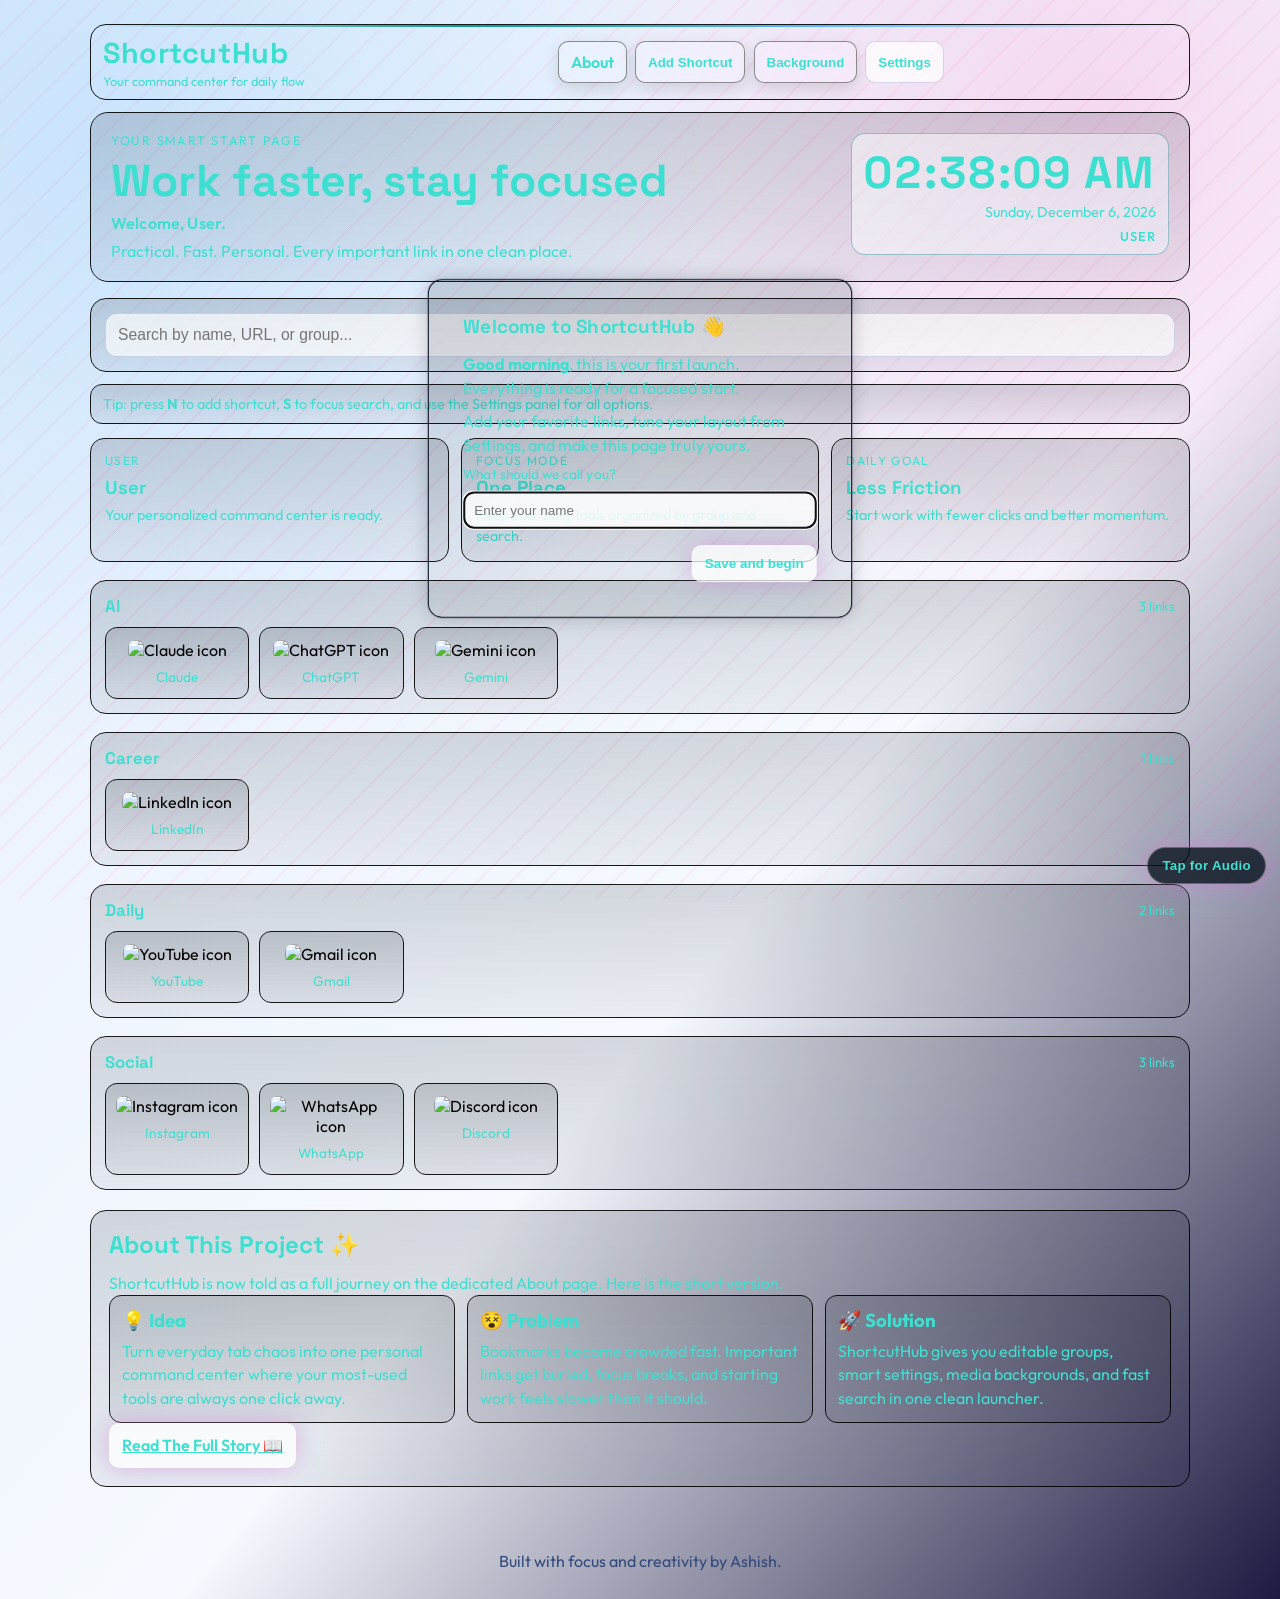
==== commit 1c71cb6e: "Update README story, MIT license, and latest ShortcutHub defaults/styles" ====
--- a/index.html
+++ b/index.html
@@ -29,18 +29,6 @@
         <button id="addBtn" class="btn btn-primary" type="button">Add Shortcut</button>
         <button id="bgBtn" class="btn" type="button">Background</button>
         <button id="settingsBtn" class="btn" type="button">Settings</button>
-        <button id="themeBtn" class="btn" type="button">Theme</button>
-        <button id="exportBtn" class="btn" type="button">Export</button>
-        <button id="importBtn" class="btn" type="button">Import</button>
-        <input id="importFile" type="file" accept="application/json" hidden>
-      </div>
-
-      <div class="creator-chip" id="creatorChip" title="Creator profile">
-        <img id="creatorPhoto" class="creator-photo" alt="Creator photo">
-        <div>
-          <strong id="creatorName">Ashish</strong>
-          <p class="creator-role">Creator</p>
-        </div>
       </div>
     </header>
 
@@ -54,6 +42,7 @@
       <div class="clock-wrap">
         <div id="clock" class="clock">--:--</div>
         <div id="date" class="date">Loading date...</div>
+        <div id="clockUserName" class="clock-user-name"></div>
       </div>
     </header>
 
@@ -69,7 +58,7 @@
 
     <section class="hero-stats" aria-label="ShortcutHub overview">
       <article class="stat-card">
-        <p class="stat-label">Creator</p>
+        <p class="stat-label">User</p>
         <h3 id="heroName">Ashish Cherian</h3>
         <p class="stat-copy">Your personalized command center is ready.</p>
       </article>
@@ -150,13 +139,12 @@
         <option value="auto">Auto detect (recommended)</option>
         <option value="image">Image URL</option>
         <option value="video">Video URL</option>
-        <option value="youtube">YouTube URL</option>
       </select>
       <label>Source URL</label>
-      <input id="bgSource" placeholder="Paste image, video, or YouTube link">
+      <input id="bgSource" placeholder="Paste image or video URL">
       <label>Upload from your device</label>
       <input id="bgUpload" type="file" accept="image/*,video/*">
-      <p class="hint">Tip: for YouTube, paste a normal watch URL or youtu.be link. Uploaded videos can play with audio when sound is enabled.</p>
+      <p class="hint">Tip: paste a direct image or video URL. Uploaded videos can play with audio when sound is enabled.</p>
       <div class="dialog-actions">
         <button class="btn" type="button" id="clearBackground">Clear</button>
         <button class="btn" type="button" id="cancelBackground">Cancel</button>
@@ -181,18 +169,6 @@
         <div class="settings-grid">
           <label class="setting-item">Accent color
             <input id="setAccent" type="color" value="#3de0d0">
-          </label>
-
-          <label class="setting-item">Overlay intensity
-            <input id="setOverlay" type="range" min="20" max="85" value="56">
-          </label>
-
-          <label class="setting-item">Panel transparency
-            <input id="setSurfaceTransparency" type="range" min="20" max="90" value="62">
-          </label>
-
-          <label class="setting-item">Card opacity
-            <input id="setTileOpacity" type="range" min="25" max="100" value="72">
           </label>
 
           <label class="setting-item">Tile density
@@ -303,18 +279,13 @@
 
       <section class="settings-pane" data-pane="profile">
         <div class="settings-grid">
-          <label class="setting-item">Creator name
+          <label class="setting-item">User name
             <input id="setCreatorName" placeholder="Your name">
           </label>
 
-          <label class="setting-item">Creator photo URL
-            <input id="setCreatorPhoto" placeholder="https://example.com/me.jpg">
-          </label>
-
           <div class="setting-item">
-            <span>Creator photo from device</span>
-            <button id="uploadCreatorBtn" class="btn" type="button">Upload Photo</button>
-            <input id="creatorPhotoUpload" type="file" accept="image/*" hidden>
+            <span>Name quick edit</span>
+            <button id="editNameBtn" class="btn" type="button">Edit Name</button>
           </div>
         </div>
       </section>
@@ -364,7 +335,7 @@
   </dialog>
 
   <dialog id="firstTimeDialog" class="dialog">
-    <form method="dialog" class="story-form">
+    <form id="firstTimeForm" method="dialog" class="story-form">
       <h3>Welcome to ShortcutHub 👋</h3>
       <p>
         <strong id="firstTimeGreeting">Good day</strong>, this is your first launch. Everything is ready for a focused start.
@@ -372,8 +343,10 @@
       <p>
         Add your favorite links, tune your layout from Settings, and make this page truly yours.
       </p>
-      <div class="dialog-actions">
-        <button id="closeFirstTimeBtn" class="btn btn-primary" value="ok">Let us begin</button>
+      <label for="firstTimeNameInput">What should we call you?</label>
+      <input id="firstTimeNameInput" maxlength="40" placeholder="Enter your name" required>
+      <div class="dialog-actions">
+        <button id="closeFirstTimeBtn" class="btn btn-primary" value="ok">Save and begin</button>
       </div>
     </form>
   </dialog>
--- a/styles.css
+++ b/styles.css
@@ -3,8 +3,10 @@
   --bg-1: #151f3f;
   --bg-2: #1e1a42;
   --glass: rgba(255, 255, 255, 0.1);
-  --tile-alpha: 0.35;
-  --tile-alpha-light: 0.72;
+  --tile-alpha: 0.12;
+  --tile-alpha-light: 0.28;
+  --card-surface-dark: rgba(7, 14, 28, var(--tile-alpha));
+  --card-surface-light: rgba(255, 255, 255, var(--tile-alpha-light));
   --glass-border: rgba(255, 255, 255, 0.18);
   --text: #f5f8ff;
   --muted: #b7c7f6;
@@ -13,6 +15,7 @@
   --accent-3: #8f7bff;
   --overlay-alpha: 0.54;
   --danger: #ff5b7c;
+  --dynamic-text: var(--accent);
   --card-shadow: 0 12px 34px rgba(0, 0, 0, 0.34);
   --neon-glow: 0 0 22px rgba(255, 92, 186, 0.35), 0 0 36px rgba(92, 184, 255, 0.22);
 }
@@ -126,16 +129,84 @@
   animation: rise 700ms ease;
 }
 
+.top-panel,
+.toolbar,
+.quick-tips,
+.stat-card,
+.group,
+.tile,
+.about,
+.about article,
+.dialog,
+.setting-item,
+.story-profile {
+  position: relative;
+  overflow: hidden;
+  border: 1px solid rgba(255, 255, 255, 0.16);
+  box-shadow: 0 10px 28px rgba(0, 0, 0, 0.18);
+}
+
+.top-panel::before,
+.toolbar::before,
+.quick-tips::before,
+.stat-card::before,
+.group::before,
+.tile::before,
+.about::before,
+.about article::before,
+.dialog::before,
+.setting-item::before,
+.story-profile::before {
+  content: "";
+  position: absolute;
+  inset: 0;
+  background: linear-gradient(180deg, rgba(6, 10, 22, 0.14), rgba(6, 10, 22, 0.05));
+  pointer-events: none;
+}
+
+.top-panel > *,
+.toolbar > *,
+.quick-tips > *,
+.stat-card > *,
+.group > *,
+.tile > *,
+.about > *,
+.about article > *,
+.dialog > *,
+.setting-item > *,
+.story-profile > * {
+  position: relative;
+  z-index: 1;
+}
+
+.top-panel > div:first-child,
+.stat-card,
+.group-header,
+.tile-name,
+.about-intro,
+.about h2,
+.about h3,
+.about p,
+.quick-tips p,
+.setting-item,
+.story-form p,
+.story-links,
+.dialog h3,
+.dialog label,
+.dialog .hint {
+  text-shadow: 0 1px 6px rgba(0, 0, 0, 0.24);
+}
+
 .appbar {
   display: grid;
-  grid-template-columns: auto 1fr auto;
+  grid-template-columns: auto 1fr;
   gap: 12px;
   align-items: center;
   margin-bottom: 12px;
   border: 1px solid var(--glass-border);
   border-radius: 16px;
-  background: var(--glass);
-  backdrop-filter: blur(14px);
+  background: rgba(7, 14, 28, 0.14);
+  backdrop-filter: blur(18px) saturate(150%);
   padding: 10px 12px;
   box-shadow: var(--card-shadow);
   position: sticky;
@@ -197,7 +268,11 @@
   padding: 6px 8px;
   border: 1px solid var(--glass-border);
   border-radius: 12px;
-  background: rgba(5, 12, 25, 0.35);
+  background: var(--card-surface-dark);
+}
+
+body.light .creator-chip {
+  background: var(--card-surface-light);
 }
 
 .creator-photo {
@@ -222,8 +297,8 @@
   padding: 20px;
   border: 1px solid var(--glass-border);
   border-radius: 18px;
-  background: var(--glass);
-  backdrop-filter: blur(14px);
+  background: rgba(7, 14, 28, 0.01);
+  backdrop-filter: blur(20px) saturate(160%);
   box-shadow: var(--card-shadow);
 }
 
@@ -265,18 +340,40 @@
 
 .clock-wrap {
   text-align: right;
-  min-width: 160px;
+  min-width: 190px;
+  padding: 10px 12px;
+  border: 1px solid color-mix(in srgb, var(--accent) 26%, var(--glass-border));
+  border-radius: 14px;
+  background: linear-gradient(145deg, rgba(10, 18, 35, 0.02), rgba(12, 24, 42, 0.01));
+  box-shadow: inset 0 0 0 1px rgba(255, 255, 255, 0.05);
 }
 
 .clock {
-  font-size: clamp(1.5rem, 3vw, 2rem);
+  font-size: clamp(1.9rem, 4vw, 2.8rem);
   font-family: "Space Grotesk", sans-serif;
   font-weight: 700;
+  font-variant-numeric: tabular-nums;
+  letter-spacing: 0.04em;
+  text-shadow: 0 0 16px color-mix(in srgb, var(--accent-2) 45%, transparent);
 }
 
 .date {
-  margin-top: 4px;
+  margin-top: 2px;
   color: var(--muted);
+  font-size: 0.9rem;
+}
+
+.clock-user-name {
+  margin-top: 7px;
+  font-size: 0.8rem;
+  letter-spacing: 0.08em;
+  text-transform: uppercase;
+  color: color-mix(in srgb, var(--accent) 70%, #ffffff 30%);
+  font-weight: 600;
+}
+
+body.light .clock-wrap {
+  background: linear-gradient(145deg, rgba(255, 255, 255, 0.5), rgba(240, 248, 255, 0.44));
 }
 
 .toolbar {
@@ -285,8 +382,8 @@
   padding: 14px;
   border-radius: 16px;
   border: 1px solid var(--glass-border);
-  background: var(--glass);
-  backdrop-filter: blur(10px);
+  background: rgba(7, 14, 28, 0.01);
+  backdrop-filter: blur(18px) saturate(155%);
 }
 
 #search {
@@ -314,7 +411,7 @@
   margin-top: 12px;
   border: 1px solid var(--glass-border);
   border-radius: 12px;
-  background: var(--glass);
+  background: rgba(7, 14, 28, 0.008);
   padding: 10px 12px;
 }
 
@@ -334,10 +431,14 @@
 .stat-card {
   border: 1px solid var(--glass-border);
   border-radius: 14px;
-  background: var(--glass);
-  backdrop-filter: blur(10px);
+  background: rgba(7, 14, 28, 0.008);
+  backdrop-filter: blur(20px) saturate(160%);
   box-shadow: 0 8px 20px rgba(0, 0, 0, 0.2);
   padding: 14px;
+}
+
+body.light .stat-card {
+  background: rgba(255, 255, 255, 0.05);
 }
 
 .stat-label {
@@ -396,9 +497,13 @@
   padding: 14px;
   border: 1px solid var(--glass-border);
   border-radius: 16px;
-  background: var(--glass);
-  backdrop-filter: blur(10px);
+  background: rgba(7, 14, 28, 0.008);
+  backdrop-filter: blur(20px) saturate(160%);
   box-shadow: 0 8px 20px rgba(0, 0, 0, 0.24);
+}
+
+body.light .group {
+  background: rgba(255, 255, 255, 0.05);
 }
 
 .group-header {
@@ -428,7 +533,7 @@
 .tile {
   border: 1px solid var(--glass-border);
   border-radius: 12px;
-  background: rgba(6, 14, 30, var(--tile-alpha));
+  background: rgba(7, 14, 28, 0.006);
   padding: 12px 10px;
   text-align: center;
   position: relative;
@@ -437,7 +542,7 @@
 }
 
 body.light .tile {
-  background: rgba(255, 255, 255, var(--tile-alpha-light));
+  background: rgba(255, 255, 255, 0.04);
 }
 
 .tile:hover {
@@ -476,7 +581,7 @@
 .card-solid .about,
 .card-solid .quick-tips {
   backdrop-filter: none;
-  background: rgba(10, 20, 38, 0.85);
+  background: rgba(10, 20, 38, 0.04);
 }
 
 body.light.card-solid .tile,
@@ -485,7 +590,7 @@
 body.light.card-solid .toolbar,
 body.light.card-solid .about,
 body.light.card-solid .quick-tips {
-  background: rgba(255, 255, 255, 0.93);
+  background: rgba(255, 255, 255, 0.04);
 }
 
 .tile-name {
@@ -551,7 +656,8 @@
   border: 1px solid var(--glass-border);
   border-radius: 16px;
   padding: 18px;
-  background: var(--glass);
+  background: rgba(7, 14, 28, 0.008);
+  backdrop-filter: blur(20px) saturate(160%);
   box-shadow: var(--card-shadow);
 }
 
@@ -574,12 +680,20 @@
 .about article {
   border: 1px solid var(--glass-border);
   border-radius: 12px;
-  background: rgba(7, 14, 28, var(--tile-alpha));
+  background: rgba(7, 14, 28, 0.006);
   padding: 12px;
 }
 
 body.light .about article {
-  background: rgba(255, 255, 255, var(--tile-alpha-light));
+  background: rgba(255, 255, 255, 0.04);
+}
+
+body.light .about,
+body.light .appbar,
+body.light .top-panel,
+body.light .toolbar,
+body.light .quick-tips {
+  background: rgba(255, 255, 255, 0.04);
 }
 
 .about h3 {
@@ -612,13 +726,13 @@
   width: min(420px, 92vw);
   border: 1px solid var(--glass-border);
   border-radius: 14px;
-  background: linear-gradient(155deg, rgba(10, 18, 34, 0.98), rgba(22, 30, 58, 0.95));
+  background: linear-gradient(155deg, rgba(10, 18, 34, 0.08), rgba(22, 30, 58, 0.06));
   color: #eff4ff;
   box-shadow: 0 18px 40px rgba(0, 0, 0, 0.4);
 }
 
 body.light .dialog {
-  background: #f6fbff;
+  background: rgba(246, 251, 255, 0.08);
   color: #102245;
 }
 
@@ -727,7 +841,7 @@
   padding: 8px;
   border: 1px solid rgba(110, 138, 186, 0.36);
   border-radius: 10px;
-  background: rgba(8, 17, 32, 0.45);
+  background: rgba(8, 17, 32, 0.02);
 }
 
 .story-photo {
@@ -764,12 +878,46 @@
   padding: 8px;
   border-radius: 10px;
   border: 1px solid rgba(110, 138, 186, 0.36);
-  background: rgba(9, 18, 33, var(--tile-alpha));
+  background: rgba(7, 14, 28, 0.006);
 }
 
 body.light .setting-item {
   color: #415a85;
-  background: rgba(255, 255, 255, var(--tile-alpha-light));
+  background: rgba(255, 255, 255, 0.04);
+}
+
+@media (max-width: 700px) {
+  .top-panel,
+  .toolbar,
+  .quick-tips,
+  .stat-card,
+  .group,
+  .tile,
+  .about,
+  .about article,
+  .setting-item,
+  .dialog,
+  .story-profile {
+    backdrop-filter: blur(14px) saturate(140%);
+  }
+
+  .top-panel > div:first-child,
+  .stat-card,
+  .group-header,
+  .tile-name,
+  .about-intro,
+  .about h2,
+  .about h3,
+  .about p,
+  .quick-tips p,
+  .setting-item,
+  .story-form p,
+  .story-links,
+  .dialog h3,
+  .dialog label,
+  .dialog .hint {
+    text-shadow: 0 1px 5px rgba(0, 0, 0, 0.18);
+  }
 }
 
 @media (max-width: 700px) {
@@ -791,7 +939,333 @@
 
   .clock-wrap {
     text-align: left;
+    width: 100%;
   }
+}
+
+/* Transparent wallpaper-first layer */
+body {
+  color: #0f172a;
+}
+
+body.light {
+  color: #000000;
+}
+
+.backdrop {
+  background: transparent !important;
+}
+
+.appbar,
+.top-panel,
+.toolbar,
+.quick-tips,
+.stat-card,
+.group,
+.tile,
+.about,
+.about article,
+.dialog,
+.setting-item,
+.story-profile {
+  background: transparent !important;
+  background-color: transparent !important;
+  background-image: none !important;
+  backdrop-filter: none !important;
+  -webkit-backdrop-filter: none !important;
+  box-shadow: none !important;
+  transition: transform 160ms ease, box-shadow 160ms ease, border-color 160ms ease, filter 160ms ease;
+}
+
+body:not(.light) .appbar,
+body:not(.light) .top-panel,
+body:not(.light) .toolbar,
+body:not(.light) .quick-tips,
+body:not(.light) .stat-card,
+body:not(.light) .group,
+body:not(.light) .tile,
+body:not(.light) .about,
+body:not(.light) .about article,
+body:not(.light) .dialog,
+body:not(.light) .setting-item,
+body:not(.light) .story-profile {
+  border-color: rgba(255, 255, 255, 0.95) !important;
+}
+
+body.light .appbar,
+body.light .top-panel,
+body.light .toolbar,
+body.light .quick-tips,
+body.light .stat-card,
+body.light .group,
+body.light .tile,
+body.light .about,
+body.light .about article,
+body.light .dialog,
+body.light .setting-item,
+body.light .story-profile {
+  border-color: rgba(0, 0, 0, 0.9) !important;
+}
+
+body:not(.light) .appbar:hover,
+body:not(.light) .top-panel:hover,
+body:not(.light) .toolbar:hover,
+body:not(.light) .quick-tips:hover,
+body:not(.light) .stat-card:hover,
+body:not(.light) .group:hover,
+body:not(.light) .tile:hover,
+body:not(.light) .about:hover,
+body:not(.light) .about article:hover,
+body:not(.light) .dialog:hover,
+body:not(.light) .setting-item:hover,
+body:not(.light) .story-profile:hover,
+body:not(.light) .appbar:focus-within,
+body:not(.light) .top-panel:focus-within,
+body:not(.light) .toolbar:focus-within,
+body:not(.light) .quick-tips:focus-within,
+body:not(.light) .stat-card:focus-within,
+body:not(.light) .group:focus-within,
+body:not(.light) .tile:focus-within,
+body:not(.light) .about:focus-within,
+body:not(.light) .about article:focus-within,
+body:not(.light) .dialog:focus-within,
+body:not(.light) .setting-item:focus-within,
+body:not(.light) .story-profile:focus-within {
+  transform: translateY(-2px) scale(1.01);
+  border-color: rgba(92, 184, 255, 0.96) !important;
+  box-shadow: 0 0 0 1px rgba(255, 255, 255, 0.32), 0 0 18px rgba(92, 184, 255, 0.24), 0 0 28px rgba(143, 123, 255, 0.18) !important;
+}
+
+body.light .appbar:hover,
+body.light .top-panel:hover,
+body.light .toolbar:hover,
+body.light .quick-tips:hover,
+body.light .stat-card:hover,
+body.light .group:hover,
+body.light .tile:hover,
+body.light .about:hover,
+body.light .about article:hover,
+body.light .dialog:hover,
+body.light .setting-item:hover,
+body.light .story-profile:hover,
+body.light .appbar:focus-within,
+body.light .top-panel:focus-within,
+body.light .toolbar:focus-within,
+body.light .quick-tips:focus-within,
+body.light .stat-card:focus-within,
+body.light .group:focus-within,
+body.light .tile:focus-within,
+body.light .about:focus-within,
+body.light .about article:focus-within,
+body.light .dialog:focus-within,
+body.light .setting-item:focus-within,
+body.light .story-profile:focus-within {
+  transform: translateY(-2px) scale(1.01);
+  border-color: rgba(10, 16, 32, 0.96) !important;
+  box-shadow: 0 0 0 1px rgba(10, 16, 32, 0.18), 0 0 18px rgba(10, 16, 32, 0.12), 0 0 26px rgba(10, 16, 32, 0.08) !important;
+}
+
+body:not(.light) .brand-button,
+body:not(.light) h1,
+body:not(.light) .welcome-line,
+body:not(.light) .clock,
+body:not(.light) .date,
+body:not(.light) .clock-user-name,
+body:not(.light) .tagline,
+body:not(.light) .eyebrow,
+body:not(.light) .stat-label,
+body:not(.light) .stat-card h3,
+body:not(.light) .stat-copy,
+body:not(.light) .group-title,
+body:not(.light) .group-count,
+body:not(.light) .tile-name,
+body:not(.light) .about h2,
+body:not(.light) .about h3,
+body:not(.light) .about p,
+body:not(.light) .quick-tips p,
+body:not(.light) .setting-item,
+body:not(.light) .story-form p,
+body:not(.light) .story-links,
+body:not(.light) .dialog h3,
+body:not(.light) .dialog label,
+body:not(.light) .dialog .hint,
+body:not(.light) .brand-sub {
+  color: #0f172a !important;
+}
+
+body.light .brand-button,
+body.light h1,
+body.light .welcome-line,
+body.light .clock,
+body.light .date,
+body.light .clock-user-name,
+body.light .tagline,
+body.light .eyebrow,
+body.light .stat-label,
+body.light .stat-card h3,
+body.light .stat-copy,
+body.light .group-title,
+body.light .group-count,
+body.light .tile-name,
+body.light .about h2,
+body.light .about h3,
+body.light .about p,
+body.light .quick-tips p,
+body.light .setting-item,
+body.light .story-form p,
+body.light .story-links,
+body.light .dialog h3,
+body.light .dialog label,
+body.light .dialog .hint,
+body.light .brand-sub {
+  color: #000000 !important;
+}
+
+h1 {
+  background: none !important;
+  -webkit-background-clip: initial !important;
+  background-clip: initial !important;
+  -webkit-text-fill-color: currentColor !important;
+}
+
+.brand-button,
+h1,
+.welcome-line,
+.clock,
+.date,
+.clock-user-name,
+.tagline,
+.eyebrow,
+.stat-label,
+.stat-card h3,
+.stat-copy,
+.group-title,
+.group-count,
+.tile-name,
+.about h2,
+.about h3,
+.about p,
+.quick-tips p,
+.setting-item,
+.story-form p,
+.story-links,
+.dialog h3,
+.dialog label,
+.dialog .hint,
+.brand-sub,
+.btn,
+.icon-btn,
+.dialog input,
+.dialog select,
+.setting-item,
+.audio-toggle {
+  text-shadow: none !important;
+  color: #ffffff !important;
+}
+
+body.light .brand-button,
+body.light h1,
+body.light .welcome-line,
+body.light .clock,
+body.light .date,
+body.light .clock-user-name,
+body.light .tagline,
+body.light .eyebrow,
+body.light .stat-label,
+body.light .stat-card h3,
+body.light .stat-copy,
+body.light .group-title,
+body.light .group-count,
+body.light .tile-name,
+body.light .about h2,
+body.light .about h3,
+body.light .about p,
+body.light .quick-tips p,
+body.light .setting-item,
+body.light .story-form p,
+body.light .story-links,
+body.light .dialog h3,
+body.light .dialog label,
+body.light .dialog .hint,
+body.light .brand-sub,
+body.light .btn,
+body.light .icon-btn,
+body.light .dialog input,
+body.light .dialog select,
+body.light .audio-toggle {
+  color: var(--dynamic-text) !important;
+}
+
+.brand-button,
+h1,
+.welcome-line,
+.clock,
+.date,
+.clock-user-name,
+.tagline,
+.eyebrow,
+.stat-label,
+.stat-card h3,
+.stat-copy,
+.group-title,
+.group-count,
+.tile-name,
+.about h2,
+.about h3,
+.about p,
+.quick-tips p,
+.setting-item,
+.story-form p,
+.story-links,
+.dialog h3,
+.dialog label,
+.dialog .hint,
+.brand-sub,
+.btn,
+.icon-btn,
+.dialog input,
+.dialog select,
+.audio-toggle {
+  color: var(--dynamic-text) !important;
+}
+
+#aboutBtn,
+#addBtn,
+#bgBtn {
+  background: rgba(255, 255, 255, 0.22) !important;
+  border: 1px solid rgba(0, 0, 0, 0.42) !important;
+  backdrop-filter: blur(10px) saturate(130%) !important;
+  -webkit-backdrop-filter: blur(10px) saturate(130%) !important;
+  box-shadow: 0 6px 16px rgba(0, 0, 0, 0.12) !important;
+}
+
+#aboutBtn:hover,
+#addBtn:hover,
+#bgBtn:hover,
+#aboutBtn:focus-visible,
+#addBtn:focus-visible,
+#bgBtn:focus-visible {
+  transform: translateY(-1px) scale(1.01);
+  border-color: color-mix(in srgb, var(--accent) 72%, black 28%) !important;
+  box-shadow: 0 0 0 1px color-mix(in srgb, var(--accent) 40%, transparent), 0 0 16px color-mix(in srgb, var(--accent) 35%, transparent) !important;
+}
+
+body:not(.light) .tile-icon,
+body:not(.light) .creator-photo,
+body:not(.light) .story-photo,
+body:not(.light) .icon-btn {
+  filter: saturate(1.05) contrast(1.1) brightness(0.98);
+}
+
+body.light .tile-icon,
+body.light .creator-photo,
+body.light .story-photo,
+body.light .icon-btn {
+  filter: saturate(1.02) contrast(1.08) brightness(1.02);
+}
+
+.dialog::backdrop {
+  background: transparent !important;
 }
 
 @keyframes rise {
